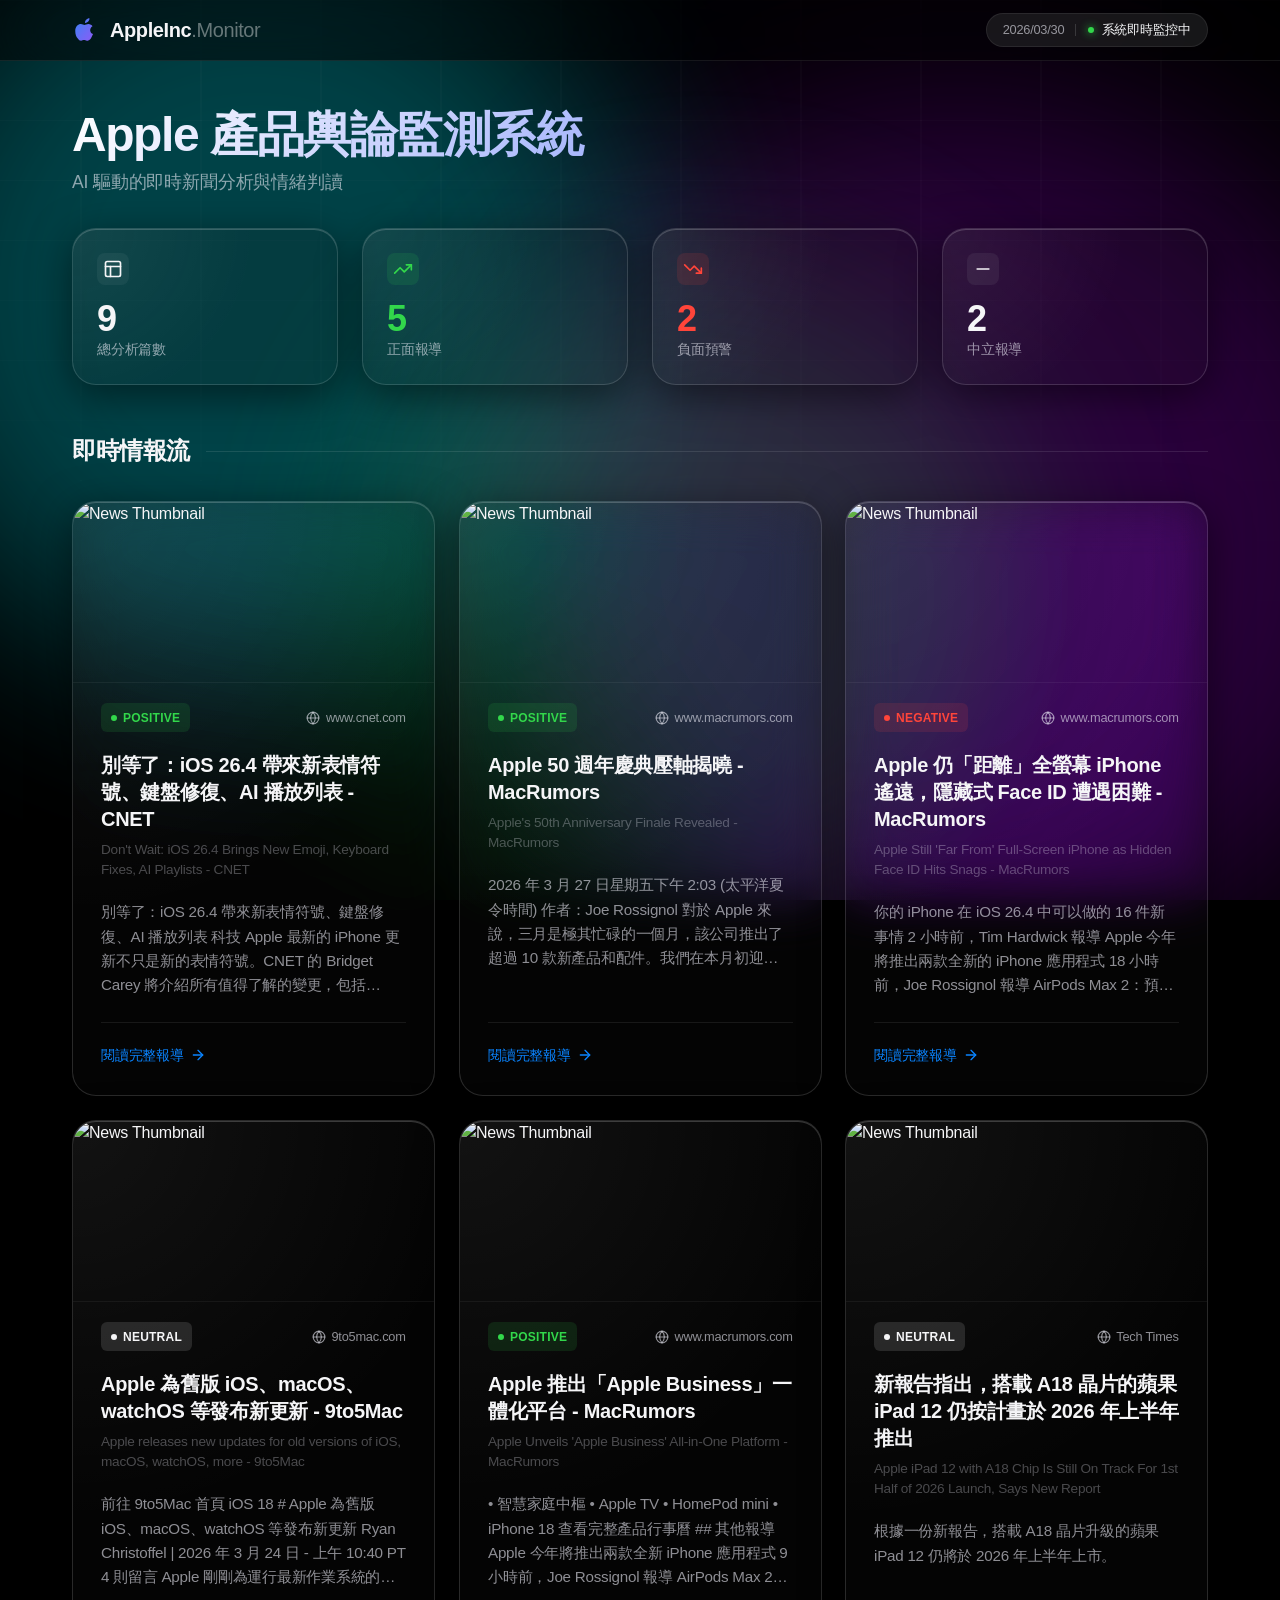
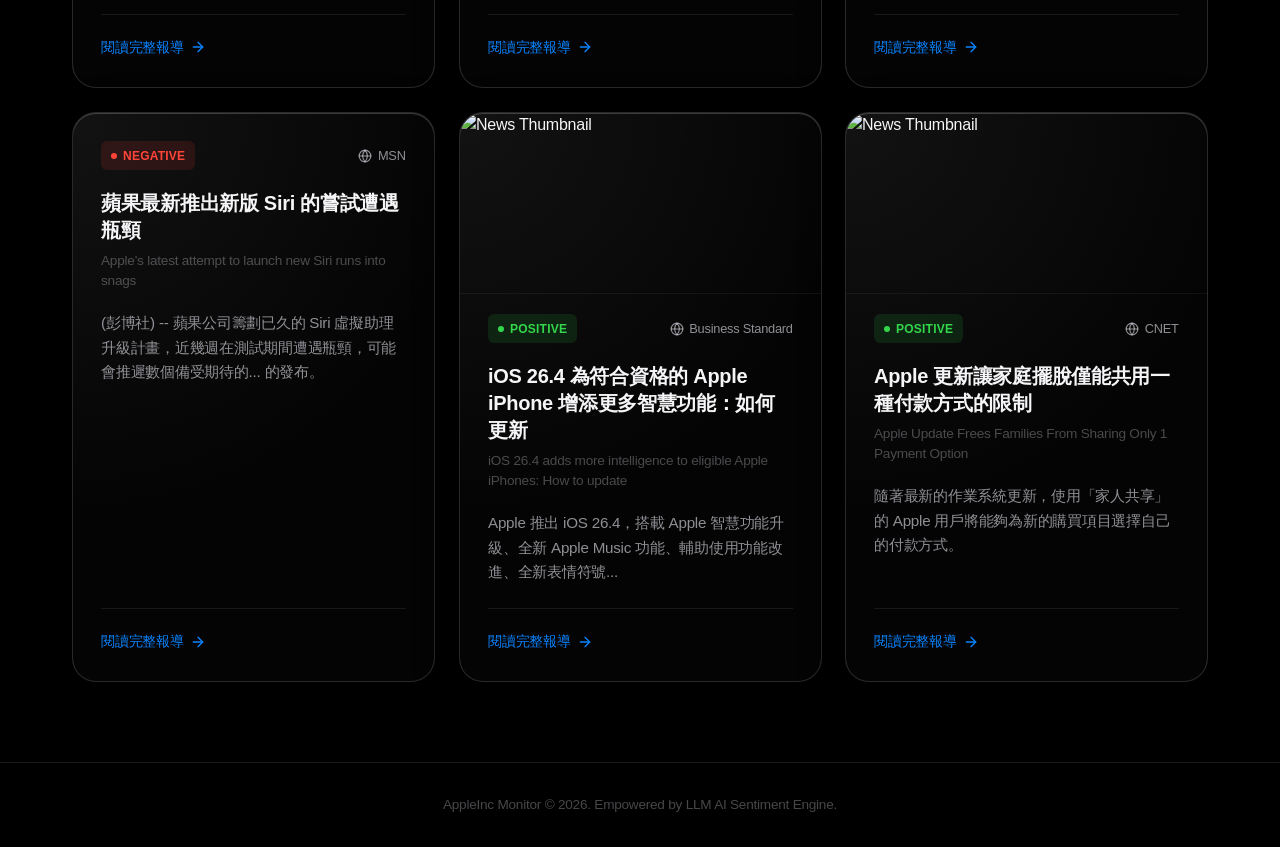
==== index.html @ 2f250c66 "fix: enforce traditional chinese translation internally and fix untranslated articles" ====
<!DOCTYPE html>
<html lang="zh-Hant">
<head>
    <meta charset="UTF-8">
    <meta name="viewport" content="width=device-width, initial-scale=1.0">
    <meta name="description" content="AppleInc 輿論監控系統 — 即時追蹤 Apple 相關新聞與 AI 情緒分析報告">
    <title>AppleInc Monitor | 輿論監控樞紐</title>
    <!-- Use Google Fonts for premium typography -->
    <link rel="preconnect" href="https://fonts.googleapis.com">
    <link rel="preconnect" href="https://fonts.gstatic.com" crossorigin>
    <link href="https://fonts.googleapis.com/css2?family=Outfit:wght@300;400;500;600;700;800&family=Inter:wght@300;400;500;600;700&display=swap" rel="stylesheet">
    <link rel="stylesheet" href="./style.css">
</head>
<body>

<!-- Animated Background Mesh -->
<div class="bg-mesh">
    <div class="cyber-grid"></div>
    <div class="mesh-blob blob-1"></div>
    <div class="mesh-blob blob-2"></div>
    <div class="mesh-blob blob-3"></div>
</div>

<div class="app-container">
    <!-- Navbar -->
    <nav class="glass-nav">
        <div class="nav-content">
            <div class="nav-brand">
                <div class="brand-icon">
                    <svg viewBox="0 0 24 24" fill="url(#gradient)">
                        <defs>
                            <linearGradient id="gradient" x1="0%" y1="0%" x2="100%" y2="100%">
                                <stop offset="0%" stop-color="#3b82f6" />
                                <stop offset="100%" stop-color="#8b5cf6" />
                            </linearGradient>
                        </defs>
                        <path d="M17.05 20.28c-.96.95-2.06 1.72-3.33 1.72-1.13 0-1.48-.68-2.67-.68-1.2 0-1.6.66-2.65.68-1.22.02-2.2-.82-3.26-2.34C3.88 18.23 3 15.54 3 12.82c0-4.14 2.68-6.33 5.25-6.33 1.34 0 2.45.83 3.25.83.78 0 2.05-.9 3.55-.9 1.83 0 3.14.93 3.9 2.04-3.15 1.88-2.65 6.07.45 7.34-.8 2.02-1.8 3.98-2.35 4.48zM12.03 5.46c-.08-2.26 1.85-4.14 4.07-4.22.25 2.42-2 4.37-4.07 4.22z"/>
                    </svg>
                </div>
                <h1>AppleInc<span>.Monitor</span></h1>
            </div>
            <div class="nav-status">
                <span class="report-date">2026/03/30</span>
                <div class="status-divider"></div>
                <span class="pulse-dot"></span>
                <span class="status-text">系統即時監控中</span>
            </div>
        </div>
    </nav>

    <main class="dashboard">
        <!-- Dashboard Header & KPI -->
        <header class="dashboard-header animate-fade-in">
            <div class="header-titles">
                <h2 class="page-title">Apple 產品輿論監測系統</h2>
                <p class="page-subtitle">AI 驅動的即時新聞分析與情緒判讀</p>
            </div>
            
            
            <div class="kpi-grid">
                <div class="kpi-card glass-panel" style="--delay: 0.1s">
                    <div class="card-highlight"></div>
                    <div class="kpi-icon">
                        <svg viewBox="0 0 24 24" width="20" height="20" fill="none" stroke="currentColor" stroke-width="2" stroke-linecap="round" stroke-linejoin="round"><rect x="3" y="3" width="18" height="18" rx="2" ry="2"></rect><line x1="3" y1="9" x2="21" y2="9"></line><line x1="9" y1="21" x2="9" y2="9"></line></svg>
                    </div>
                    <div class="kpi-info">
                        <span class="kpi-value">9</span>
                        <span class="kpi-label">總分析篇數</span>
                    </div>
                </div>
                <div class="kpi-card glass-panel positive-glow" style="--delay: 0.2s">
                    <div class="card-highlight"></div>
                    <div class="kpi-icon">
                        <svg viewBox="0 0 24 24" width="20" height="20" fill="none" stroke="currentColor" stroke-width="2" stroke-linecap="round" stroke-linejoin="round"><polyline points="22 7 13.5 15.5 8.5 10.5 2 17"></polyline><polyline points="16 7 22 7 22 13"></polyline></svg>
                    </div>
                    <div class="kpi-info">
                        <span class="kpi-value positive-text">5</span>
                        <span class="kpi-label">正面報導</span>
                    </div>
                </div>
                <div class="kpi-card glass-panel negative-glow" style="--delay: 0.3s">
                    <div class="card-highlight"></div>
                    <div class="kpi-icon">
                        <svg viewBox="0 0 24 24" width="20" height="20" fill="none" stroke="currentColor" stroke-width="2" stroke-linecap="round" stroke-linejoin="round"><polyline points="22 17 13.5 8.5 8.5 13.5 2 7"></polyline><polyline points="16 17 22 17 22 11"></polyline></svg>
                    </div>
                    <div class="kpi-info">
                        <span class="kpi-value negative-text">2</span>
                        <span class="kpi-label">負面預警</span>
                    </div>
                </div>
                <div class="kpi-card glass-panel neutral-glow" style="--delay: 0.4s">
                    <div class="card-highlight"></div>
                    <div class="kpi-icon">
                        <svg viewBox="0 0 24 24" width="20" height="20" fill="none" stroke="currentColor" stroke-width="2" stroke-linecap="round" stroke-linejoin="round"><line x1="5" y1="12" x2="19" y2="12"></line></svg>
                    </div>
                    <div class="kpi-info">
                        <span class="kpi-value neutral-text">2</span>
                        <span class="kpi-label">中立報導</span>
                    </div>
                </div>
            </div>
            
        </header>

        <!-- Dynamic Feed -->
        <section class="feed-section">
            <div class="section-heading animate-fade-in" style="--delay: 0.4s">
                <h3>即時情報流</h3>
                <div class="heading-line"></div>
            </div>
            
            
            <div class="news-grid">
                
                <article class="news-card glass-panel animate-slide-up positive" style="--delay: 0.5s">
                    
                    <div class="card-image-wrapper">
                        <img src="https://www.macobserver.com/wp-content/uploads/2025/01/Apple-products.jpg" alt="News Thumbnail" class="card-image" loading="lazy" referrerpolicy="no-referrer">
                    </div>
                    
                    <div class="card-highlight"></div>
                    
                    <div class="card-top">
                        <div class="sentiment-indicator">
                            <span class="indicator-dot"></span>
                            <span class="indicator-text">Positive</span>
                        </div>
                        <div class="source-badge">
                            <svg viewBox="0 0 24 24" width="14" height="14" stroke="currentColor" stroke-width="2" fill="none" stroke-linecap="round" stroke-linejoin="round"><circle cx="12" cy="12" r="10"></circle><line x1="2" y1="12" x2="22" y2="12"></line><path d="M12 2a15.3 15.3 0 0 1 4 10 15.3 15.3 0 0 1-4 10 15.3 15.3 0 0 1-4-10 15.3 15.3 0 0 1 4-10z"></path></svg>
                            www.cnet.com
                        </div>
                    </div>

                    <div class="card-content">
                        <h4 class="title-zh">別等了：iOS 26.4 帶來新表情符號、鍵盤修復、AI 播放列表 - CNET</h4>
                        <p class="title-en text-muted">Don't Wait: iOS 26.4 Brings New Emoji, Keyboard Fixes, AI Playlists - CNET</p>
                        
                        <div class="content-body">
                            <p class="content-zh">別等了：iOS 26.4 帶來新表情符號、鍵盤修復、AI 播放列表

科技

Apple 最新的 iPhone 更新不只是新的表情符號。CNET 的 Bridget Carey 將介紹所有值得了解的變更，包括 Apple Music 和 Podcasts 應用程式的更新。

#### 接下來

Apple 驚喜推出 AirPods Max 2（以及 MacBook Neo 為何更便宜？）

#### 接下來

### Apple 驚喜推出 AirPods Max 2（以及 MacBook Neo 為何更便宜？）

Apple 做對了！MacBook Neo 實測體驗

### Apple 做對了！MacBook Neo 實測體驗

Apple 全新 MacBook Neo 初探：一款色彩繽紛且經濟實惠的筆記型電腦

### Apple 全新 MacBook Neo 初探：一款色彩繽紛且經濟實惠的筆記型電腦 [...]

全新觸控螢幕 MacBook 詳細資訊浮現，以及 Apple 大型活動的預期內容

### 全新觸控螢幕 MacBook 詳細資訊浮現，以及 Apple 大型活動的預期內容

Apple 將於 3 月 4 日宣布什麼？| One More Thing

### Apple 將於 3 月 4 日宣布什麼？| One More Thing

Siri 延遲？新款 MacBook、iPhone、iPad 預計即將推出

### Siri 延遲？新款 MacBook、iPhone、iPad 預計即將推出

Apple 的 iPhone 17E 即將問世：這是我們的預期

### Apple 的 iPhone 17E 即將問世：這是我們的預期

測試新款 AirTag，同時 Tim Cook 訪問白宮引發 Apple 抵制呼籲

### 測試新款 AirTag，同時 Tim Cook 訪問白宮引發 Apple 抵制呼籲

Apple 的 AI Health Plus 服務可能會變得有趣。準備好你的數據 [...]

### Apple 的 AI Health Plus 服務可能會變得有趣。準備好你的數據

## 科技節目

One More Thing

### One More Thing

行動裝置萬事通

### 行動裝置萬事通

未來是什麼

### 未來是什麼

專家對決 AI

### 專家對決 AI

One More Thing

### One More Thing

行動裝置萬事通

### 行動裝置萬事通

未來是什麼

### 未來是什麼

專家對決 AI

### 專家對決 AI

## 最新消息

別等了：iOS 26.4 帶來新表情符號、鍵盤修復、AI 播放列表

### 別等了：iOS 26.4 帶來新表情符號、鍵盤修復、AI 播放列表

Netflix 串流 MLB 開幕日，哪裡可以觀看例行賽，新裁判規則 | 今日科技

### Netflix 串流 MLB 開幕日，哪裡可以觀看例行賽，新裁判規則 | 今日科技</p>
                        </div>
                    </div>

                    <div class="card-actions">
                        <a href="https://www.cnet.com/videos/one-more-thing-ios-26-4/" target="_blank" rel="noopener noreferrer" class="read-more-btn">
                            <span>閱讀完整報導</span>
                            <svg viewBox="0 0 24 24" width="16" height="16" stroke="currentColor" stroke-width="2" fill="none" stroke-linecap="round" stroke-linejoin="round"><line x1="5" y1="12" x2="19" y2="12"></line><polyline points="12 5 19 12 12 19"></polyline></svg>
                        </a>
                    </div>
                </article>
                
                <article class="news-card glass-panel animate-slide-up positive" style="--delay: 0.6000000000000001s">
                    
                    <div class="card-image-wrapper">
                        <img src="https://d3i6fh83elv35t.cloudfront.net/static/2023/06/2023-06-05T210848Z_1150624639_RC28D1AEB7HH_RTRMADP_3_APPLE-CONFERENCE-1024x703.jpg" alt="News Thumbnail" class="card-image" loading="lazy" referrerpolicy="no-referrer">
                    </div>
                    
                    <div class="card-highlight"></div>
                    
                    <div class="card-top">
                        <div class="sentiment-indicator">
                            <span class="indicator-dot"></span>
                            <span class="indicator-text">Positive</span>
                        </div>
                        <div class="source-badge">
                            <svg viewBox="0 0 24 24" width="14" height="14" stroke="currentColor" stroke-width="2" fill="none" stroke-linecap="round" stroke-linejoin="round"><circle cx="12" cy="12" r="10"></circle><line x1="2" y1="12" x2="22" y2="12"></line><path d="M12 2a15.3 15.3 0 0 1 4 10 15.3 15.3 0 0 1-4 10 15.3 15.3 0 0 1-4-10 15.3 15.3 0 0 1 4-10z"></path></svg>
                            www.macrumors.com
                        </div>
                    </div>

                    <div class="card-content">
                        <h4 class="title-zh">Apple 50 週年慶典壓軸揭曉 - MacRumors</h4>
                        <p class="title-en text-muted">Apple's 50th Anniversary Finale Revealed - MacRumors</p>
                        
                        <div class="content-body">
                            <p class="content-zh">2026 年 3 月 27 日星期五下午 2:03 (太平洋夏令時間) 作者：Joe Rossignol

對於 Apple 來說，三月是極其忙碌的一個月，該公司推出了超過 10 款新產品和配件。我們在本月初迎來了 MacBook Neo，並在本月底告別了 Mac Pro。儘管如此，今年還有更多產品即將推出。除了 iPhone 和 Apple Watch 的例行年度更新之外，Apple 全新的智慧家庭中樞是...

閱讀完整文章 • 63 則評論

### iOS 26.4 為 CarPlay 新增兩項功能

2026 年 3 月 24 日星期二下午 1:55 (太平洋夏令時間) 作者：Joe Rossignol [...] 查看更多指南

## 即將推出

AirPods Max 2

3 月 25 日預購，4 月初上市

更新 H2 晶片，提升音訊效能並新增功能。

WWDC 2026

2026 年 6 月

Apple 的年度開發者大會，將揭曉 iOS 27、macOS 27 等。

iOS 27

2026 年 6 月

Siri 改善、未來可摺疊 iPhone 的優化等。6 月在 WWDC 發表，秋季發布。

macOS 27

2026 年 6 月

更智慧的 Siri、未來 MacBook Pro 的觸控優化、以穩定性為重點的更新等。6 月在 WWDC 發表，秋季發布。

• Mac mini

• Mac Studio

• iPhone Fold

• iPhone 18 Pro

• 智慧家庭中樞

• Apple TV

• HomePod mini

• iPhone 18

查看完整產品行事曆

## 其他報導

Apple 剛停產了一款 20 年歷史的產品 [...] Apple 剛停產了一款 20 年歷史的產品

2 天前 作者：Joe Rossignol

[Claude Code 用戶回報速率限制快速耗盡，疑為錯誤 [更新]](

3 天前 作者：Tim Hardwick

Siri 將成為你 iPhone 上的下一個聊天機器人應用程式

3 天前 作者：Tim Hardwick

iOS 26.4 中 iPhone 可以做的 16 件新事情

4 天前 作者：Tim Hardwick

AirPods Max 2：預購與發布日期

4 天前 作者：Joe Rossignol</p>
                        </div>
                    </div>

                    <div class="card-actions">
                        <a href="https://www.macrumors.com/2026/03/29/apples-50th-anniversary-finale-revealed/" target="_blank" rel="noopener noreferrer" class="read-more-btn">
                            <span>閱讀完整報導</span>
                            <svg viewBox="0 0 24 24" width="16" height="16" stroke="currentColor" stroke-width="2" fill="none" stroke-linecap="round" stroke-linejoin="round"><line x1="5" y1="12" x2="19" y2="12"></line><polyline points="12 5 19 12 12 19"></polyline></svg>
                        </a>
                    </div>
                </article>
                
                <article class="news-card glass-panel animate-slide-up negative" style="--delay: 0.7000000000000001s">
                    
                    <div class="card-image-wrapper">
                        <img src="https://www.macworld.com/wp-content/uploads/2025/02/apple-products-iphone-watch-ipad.jpg?quality=50&strip=all" alt="News Thumbnail" class="card-image" loading="lazy" referrerpolicy="no-referrer">
                    </div>
                    
                    <div class="card-highlight"></div>
                    
                    <div class="card-top">
                        <div class="sentiment-indicator">
                            <span class="indicator-dot"></span>
                            <span class="indicator-text">Negative</span>
                        </div>
                        <div class="source-badge">
                            <svg viewBox="0 0 24 24" width="14" height="14" stroke="currentColor" stroke-width="2" fill="none" stroke-linecap="round" stroke-linejoin="round"><circle cx="12" cy="12" r="10"></circle><line x1="2" y1="12" x2="22" y2="12"></line><path d="M12 2a15.3 15.3 0 0 1 4 10 15.3 15.3 0 0 1-4 10 15.3 15.3 0 0 1-4-10 15.3 15.3 0 0 1 4-10z"></path></svg>
                            www.macrumors.com
                        </div>
                    </div>

                    <div class="card-content">
                        <h4 class="title-zh">Apple 仍「距離」全螢幕 iPhone 遙遠，隱藏式 Face ID 遭遇困難 - MacRumors</h4>
                        <p class="title-en text-muted">Apple Still 'Far From' Full-Screen iPhone as Hidden Face ID Hits Snags - MacRumors</p>
                        
                        <div class="content-body">
                            <p class="content-zh">你的 iPhone 在 iOS 26.4 中可以做的 16 件新事情

2 小時前，Tim Hardwick 報導

Apple 今年將推出兩款全新的 iPhone 應用程式

18 小時前，Joe Rossignol 報導

AirPods Max 2：預購與發布日期

19 小時前，Joe Rossignol 報導

Apple 發布 Safari Technology Preview 239，包含錯誤修復和性能改進

20 小時前，Juli Clover 報導

調整 iPhone 鎖定畫面上的時鐘顯示大小

21 小時前，Tim Hardwick 報導 [...] 最新資訊與圍繞 iPhone 18 Pro 機型的越來越多混合報導相符。此前來自多個來源的說法，包括彭博社的 Mark Gurman 和顯示器行業分析師 Ross Young，都指出 Apple 將縮小 ‌動態島‌ 的尺寸，很可能是透過將部分 ‌Face ID‌ 組件移至顯示器下方來實現。

其他消息來源則對這些變化的程度表示懷疑。微博爆料者「數碼閒聊站」最近聲稱，‌iPhone 18 Pro‌ 機型可能大部分會重複使用其現有的正面設計，‌Face ID‌ 和 ‌動態島‌ 將「大致保持不變」，而更具野心的螢幕下實施方案則會推遲到下一代。 [...] [72 條評論]

## 熱門故事

### Apple 今天又發布了一款新產品

太平洋時間 2026 年 3 月 20 日星期五下午 2:39，Joe Rossignol 報導

Apple 在今年三月迄今已推出了多達九款新產品，包括 iPhone 17e、搭載 M4 晶片的 iPad Air 機型、搭載 M5 晶片的 MacBook Air 機型、搭載 M5 Pro 和 M5 Max 晶片的 MacBook Pro 機型、全新的 MacBook Neo、更新的 Studio Display、更高階的 Studio Display XDR、AirPods Max 2，以及現在的 Nike Powerbeats Pro 2。iPhone 17e 具有與...相同的整體設計。

閱讀全文

### 新的 Apple TV 和 HomePod Mini 仍「準備就緒」待發布

太平洋時間 2026 年 3 月 22 日星期日上午 6:33，Joe Rossignol 報導</p>
                        </div>
                    </div>

                    <div class="card-actions">
                        <a href="https://www.macrumors.com/2026/03/24/apple-still-far-from-full-screen-iphone/" target="_blank" rel="noopener noreferrer" class="read-more-btn">
                            <span>閱讀完整報導</span>
                            <svg viewBox="0 0 24 24" width="16" height="16" stroke="currentColor" stroke-width="2" fill="none" stroke-linecap="round" stroke-linejoin="round"><line x1="5" y1="12" x2="19" y2="12"></line><polyline points="12 5 19 12 12 19"></polyline></svg>
                        </a>
                    </div>
                </article>
                
                <article class="news-card glass-panel animate-slide-up neutral" style="--delay: 0.8s">
                    
                    <div class="card-image-wrapper">
                        <img src="https://applemagazine.com/wp-content/uploads/2025/01/iphone-rumor-1.png" alt="News Thumbnail" class="card-image" loading="lazy" referrerpolicy="no-referrer">
                    </div>
                    
                    <div class="card-highlight"></div>
                    
                    <div class="card-top">
                        <div class="sentiment-indicator">
                            <span class="indicator-dot"></span>
                            <span class="indicator-text">Neutral</span>
                        </div>
                        <div class="source-badge">
                            <svg viewBox="0 0 24 24" width="14" height="14" stroke="currentColor" stroke-width="2" fill="none" stroke-linecap="round" stroke-linejoin="round"><circle cx="12" cy="12" r="10"></circle><line x1="2" y1="12" x2="22" y2="12"></line><path d="M12 2a15.3 15.3 0 0 1 4 10 15.3 15.3 0 0 1-4 10 15.3 15.3 0 0 1-4-10 15.3 15.3 0 0 1 4-10z"></path></svg>
                            9to5mac.com
                        </div>
                    </div>

                    <div class="card-content">
                        <h4 class="title-zh">Apple 為舊版 iOS、macOS、watchOS 等發布新更新 - 9to5Mac</h4>
                        <p class="title-en text-muted">Apple releases new updates for old versions of iOS, macOS, watchOS, more - 9to5Mac</p>
                        
                        <div class="content-body">
                            <p class="content-zh">前往 9to5Mac 首頁

iOS 18

# Apple 為舊版 iOS、macOS、watchOS 等發布新更新

Ryan Christoffel | 2026 年 3 月 24 日 - 上午 10:40 PT

4 則留言

Apple 剛剛為運行最新作業系統的用戶發布了 iOS 26.4 及其配套更新。該公司今天也為舊版 iOS、macOS、iPadOS 和 watchOS 發布了新的軟體更新，包括 iOS 18.7.7 等。

## iOS 18.7.7 及更多作業系統更新專注於安全修復

如果您使用任何 Apple 裝置，今天很有可能會有新的軟體更新可供安裝。

Apple 今天發布的旗艦版本包括 iOS 26.4、iPadOS 26.4、macOS 26.4 等。

但在許多情況下，即使是運行舊版作業系統的裝置也收到了新的軟體發布。 [...] 根據 Aaron Perris 在 X 上的消息，Apple 也發布了以下 OS 26 之前的更新：

 iOS 18.7.7
 iPadOS 18.7.7
 macOS 15.7.5
 macOS 14.8.5
 watchOS 8.8.2
 watchOS 5.3.10

因此，如果您正在運行 iOS 或 iPadOS 18、macOS Sonoma 或 Sequoia，或 watchOS 8 或 5，這些更新將為您的裝置提供最新的增強功能。

Apple 的發布說明指出，這些新更新專注於安全更新。因此，為確保您的裝置免受最新發現的漏洞侵害，請務必安裝最新的軟體。

您是否仍在運行這些舊版軟體？您打算何時更新到 OS 26？請在評論中告訴我們。

### 最佳 iPhone 配件 [...] ### 最佳 iPhone 配件

 AirPods Pro 3（限時 $199 價格）
 10 年 AirTag 電池保護殼 2 件裝
 適用於 iPhone 的 MagSafe 車載支架
 Apple 新 AirTag 2（1 件裝 / 4 件裝）
 100W USB-C 快速充電電源轉接器

FTC：我們使用賺取收入的自動聯盟連結。更多資訊。

您正在閱讀 9to5Mac — 每天報導 Apple 及其周邊生態系統新聞的專家。請務必查看我們的主頁以獲取所有最新消息，並在 Twitter、Facebook 和 LinkedIn 上關注 9to5Mac 以掌握最新資訊。不知道從何開始？查看我們的獨家報導、評論、操作指南，並訂閱我們的 YouTube 頻道。

在 YouTube 上查看 9to5Mac 以獲取更多 Apple 新聞：

## 評論

## 指南

### iOS 18

## 作者

Ryan Christoffel iryantldr</p>
                        </div>
                    </div>

                    <div class="card-actions">
                        <a href="https://9to5mac.com/2026/03/24/apple-releases-new-updates-for-old-versions-of-ios-macos-watchos-more/" target="_blank" rel="noopener noreferrer" class="read-more-btn">
                            <span>閱讀完整報導</span>
                            <svg viewBox="0 0 24 24" width="16" height="16" stroke="currentColor" stroke-width="2" fill="none" stroke-linecap="round" stroke-linejoin="round"><line x1="5" y1="12" x2="19" y2="12"></line><polyline points="12 5 19 12 12 19"></polyline></svg>
                        </a>
                    </div>
                </article>
                
                <article class="news-card glass-panel animate-slide-up positive" style="--delay: 0.9s">
                    
                    <div class="card-image-wrapper">
                        <img src="https://www.cnet.com/a/img/resize/adc47a1f7daf76132323ac1e6ce799af1b5c1eaa/hub/2024/05/23/5b0b434c-60c6-4176-a8aa-82e12fe7bf4c/apple-memorial-day-deals.jpg?auto=webp&fit=crop&height=675&width=1200" alt="News Thumbnail" class="card-image" loading="lazy" referrerpolicy="no-referrer">
                    </div>
                    
                    <div class="card-highlight"></div>
                    
                    <div class="card-top">
                        <div class="sentiment-indicator">
                            <span class="indicator-dot"></span>
                            <span class="indicator-text">Positive</span>
                        </div>
                        <div class="source-badge">
                            <svg viewBox="0 0 24 24" width="14" height="14" stroke="currentColor" stroke-width="2" fill="none" stroke-linecap="round" stroke-linejoin="round"><circle cx="12" cy="12" r="10"></circle><line x1="2" y1="12" x2="22" y2="12"></line><path d="M12 2a15.3 15.3 0 0 1 4 10 15.3 15.3 0 0 1-4 10 15.3 15.3 0 0 1-4-10 15.3 15.3 0 0 1 4-10z"></path></svg>
                            www.macrumors.com
                        </div>
                    </div>

                    <div class="card-content">
                        <h4 class="title-zh">Apple 推出「Apple Business」一體化平台 - MacRumors</h4>
                        <p class="title-en text-muted">Apple Unveils 'Apple Business' All-in-One Platform - MacRumors</p>
                        
                        <div class="content-body">
                            <p class="content-zh">• 智慧家庭中樞

• Apple TV

• HomePod mini

• iPhone 18

查看完整產品行事曆

## 其他報導

Apple 今年將推出兩款全新 iPhone 應用程式

9 小時前，Joe Rossignol 報導

AirPods Max 2：預購與發布日期

10 小時前，Joe Rossignol 報導

Apple 發布 Safari 技術預覽版 239，包含錯誤修復和性能改進

11 小時前，Juli Clover 報導

調整 iPhone 鎖定畫面上的時鐘顯示大小

12 小時前，Tim Hardwick 報導

Apple 已有這三項裝置升級「準備就緒」

2 天前，Tim Hardwick 報導 [...]

### Apple 今天又發布了一款新產品

太平洋時間 2026 年 3 月 20 日星期五下午 2:39，Joe Rossignol 報導

Apple 截至今年三月已發布了多達九款新產品，包括 iPhone 17e、搭載 M4 晶片的 iPad Air 型號、搭載 M5 晶片的 MacBook Air 型號、搭載 M5 Pro 和 M5 Max 晶片的 MacBook Pro 型號、全新的 MacBook Neo、更新的 Studio Display、更高階的 Studio Display XDR、AirPods Max 2，以及現在的 Nike Powerbeats Pro 2。iPhone 17e 具有與...相同的整體設計

閱讀全文

### 新版 Apple TV 和 HomePod Mini 仍「準備就緒」待發布

太平洋時間 2026 年 3 月 22 日星期日上午 6:33，Joe Rossignol 報導 [...] 太平洋時間 2026 年 3 月 22 日星期日上午 6:33，Joe Rossignol 報導

Apple 本月已發布九款新產品，但下一代 Apple TV 4K 和 HomePod mini 型號的等待仍在繼續。彭博社的 Mark Gurman 在他今天的 Power On 時事通訊中表示，新版 Apple TV 和 HomePod mini 自去年以來就已「準備就緒」，但他重申 Apple 一直推遲發布它們，直到更個人化的 Siri 版本和其他功能推出...

閱讀全文 • 135 則評論

### Apple 推出「Apple Business」一體化平台

太平洋時間 2026 年 3 月 24 日星期二上午 8:53，Hartley Charlton 報導</p>
                        </div>
                    </div>

                    <div class="card-actions">
                        <a href="https://www.macrumors.com/2026/03/24/apple-unveils-apple-business/" target="_blank" rel="noopener noreferrer" class="read-more-btn">
                            <span>閱讀完整報導</span>
                            <svg viewBox="0 0 24 24" width="16" height="16" stroke="currentColor" stroke-width="2" fill="none" stroke-linecap="round" stroke-linejoin="round"><line x1="5" y1="12" x2="19" y2="12"></line><polyline points="12 5 19 12 12 19"></polyline></svg>
                        </a>
                    </div>
                </article>
                
                <article class="news-card glass-panel animate-slide-up neutral" style="--delay: 1.0s">
                    
                    <div class="card-image-wrapper">
                        <img src="https://www.bing.com/th?id=ONUT.nPMwSMVkLN2_UVr-Hf5EwQ" alt="News Thumbnail" class="card-image" loading="lazy" referrerpolicy="no-referrer">
                    </div>
                    
                    <div class="card-highlight"></div>
                    
                    <div class="card-top">
                        <div class="sentiment-indicator">
                            <span class="indicator-dot"></span>
                            <span class="indicator-text">Neutral</span>
                        </div>
                        <div class="source-badge">
                            <svg viewBox="0 0 24 24" width="14" height="14" stroke="currentColor" stroke-width="2" fill="none" stroke-linecap="round" stroke-linejoin="round"><circle cx="12" cy="12" r="10"></circle><line x1="2" y1="12" x2="22" y2="12"></line><path d="M12 2a15.3 15.3 0 0 1 4 10 15.3 15.3 0 0 1-4 10 15.3 15.3 0 0 1-4-10 15.3 15.3 0 0 1 4-10z"></path></svg>
                            Tech Times
                        </div>
                    </div>

                    <div class="card-content">
                        <h4 class="title-zh">新報告指出，搭載 A18 晶片的蘋果 iPad 12 仍按計畫於 2026 年上半年推出</h4>
                        <p class="title-en text-muted">Apple iPad 12 with A18 Chip Is Still On Track For 1st Half of 2026 Launch, Says New Report</p>
                        
                        <div class="content-body">
                            <p class="content-zh">根據一份新報告，搭載 A18 晶片升級的蘋果 iPad 12 仍將於 2026 年上半年上市。</p>
                        </div>
                    </div>

                    <div class="card-actions">
                        <a href="https://www.techtimes.com/articles/315322/20260322/apple-ipad-12-a18-chip-still-track-1st-half-2026-launch-says-new-report.htm" target="_blank" rel="noopener noreferrer" class="read-more-btn">
                            <span>閱讀完整報導</span>
                            <svg viewBox="0 0 24 24" width="16" height="16" stroke="currentColor" stroke-width="2" fill="none" stroke-linecap="round" stroke-linejoin="round"><line x1="5" y1="12" x2="19" y2="12"></line><polyline points="12 5 19 12 12 19"></polyline></svg>
                        </a>
                    </div>
                </article>
                
                <article class="news-card glass-panel animate-slide-up negative" style="--delay: 1.1s">
                    
                    <div class="card-highlight"></div>
                    
                    <div class="card-top">
                        <div class="sentiment-indicator">
                            <span class="indicator-dot"></span>
                            <span class="indicator-text">Negative</span>
                        </div>
                        <div class="source-badge">
                            <svg viewBox="0 0 24 24" width="14" height="14" stroke="currentColor" stroke-width="2" fill="none" stroke-linecap="round" stroke-linejoin="round"><circle cx="12" cy="12" r="10"></circle><line x1="2" y1="12" x2="22" y2="12"></line><path d="M12 2a15.3 15.3 0 0 1 4 10 15.3 15.3 0 0 1-4 10 15.3 15.3 0 0 1-4-10 15.3 15.3 0 0 1 4-10z"></path></svg>
                            MSN
                        </div>
                    </div>

                    <div class="card-content">
                        <h4 class="title-zh">蘋果最新推出新版 Siri 的嘗試遭遇瓶頸</h4>
                        <p class="title-en text-muted">Apple’s latest attempt to launch new Siri runs into snags</p>
                        
                        <div class="content-body">
                            <p class="content-zh">(彭博社) -- 蘋果公司籌劃已久的 Siri 虛擬助理升級計畫，近幾週在測試期間遭遇瓶頸，可能會推遲數個備受期待的... 的發布。</p>
                        </div>
                    </div>

                    <div class="card-actions">
                        <a href="https://www.msn.com/en-us/technology/tech-companies/apple-s-latest-attempt-to-launch-new-siri-runs-into-snags/ar-AA1W9Izx?ocid=BingNewsVerp" target="_blank" rel="noopener noreferrer" class="read-more-btn">
                            <span>閱讀完整報導</span>
                            <svg viewBox="0 0 24 24" width="16" height="16" stroke="currentColor" stroke-width="2" fill="none" stroke-linecap="round" stroke-linejoin="round"><line x1="5" y1="12" x2="19" y2="12"></line><polyline points="12 5 19 12 12 19"></polyline></svg>
                        </a>
                    </div>
                </article>
                
                <article class="news-card glass-panel animate-slide-up positive" style="--delay: 1.2000000000000002s">
                    
                    <div class="card-image-wrapper">
                        <img src="https://www.bing.com/th?id=ONUT.nPYF7Th9rOlCKs3c3waz1Q" alt="News Thumbnail" class="card-image" loading="lazy" referrerpolicy="no-referrer">
                    </div>
                    
                    <div class="card-highlight"></div>
                    
                    <div class="card-top">
                        <div class="sentiment-indicator">
                            <span class="indicator-dot"></span>
                            <span class="indicator-text">Positive</span>
                        </div>
                        <div class="source-badge">
                            <svg viewBox="0 0 24 24" width="14" height="14" stroke="currentColor" stroke-width="2" fill="none" stroke-linecap="round" stroke-linejoin="round"><circle cx="12" cy="12" r="10"></circle><line x1="2" y1="12" x2="22" y2="12"></line><path d="M12 2a15.3 15.3 0 0 1 4 10 15.3 15.3 0 0 1-4 10 15.3 15.3 0 0 1-4-10 15.3 15.3 0 0 1 4-10z"></path></svg>
                            Business Standard
                        </div>
                    </div>

                    <div class="card-content">
                        <h4 class="title-zh">iOS 26.4 為符合資格的 Apple iPhone 增添更多智慧功能：如何更新</h4>
                        <p class="title-en text-muted">iOS 26.4 adds more intelligence to eligible Apple iPhones: How to update</p>
                        
                        <div class="content-body">
                            <p class="content-zh">Apple 推出 iOS 26.4，搭載 Apple 智慧功能升級、全新 Apple Music 功能、輔助使用功能改進、全新表情符號...</p>
                        </div>
                    </div>

                    <div class="card-actions">
                        <a href="https://www.business-standard.com/technology/tech-news/ios-26-4-adds-more-intelligence-to-eligible-apple-iphones-how-to-update-126032500324_1.html" target="_blank" rel="noopener noreferrer" class="read-more-btn">
                            <span>閱讀完整報導</span>
                            <svg viewBox="0 0 24 24" width="16" height="16" stroke="currentColor" stroke-width="2" fill="none" stroke-linecap="round" stroke-linejoin="round"><line x1="5" y1="12" x2="19" y2="12"></line><polyline points="12 5 19 12 12 19"></polyline></svg>
                        </a>
                    </div>
                </article>
                
                <article class="news-card glass-panel animate-slide-up positive" style="--delay: 1.3s">
                    
                    <div class="card-image-wrapper">
                        <img src="https://www.bing.com/th?id=ONUT.GiSpJy3bVZlxxqcdIzKvfw" alt="News Thumbnail" class="card-image" loading="lazy" referrerpolicy="no-referrer">
                    </div>
                    
                    <div class="card-highlight"></div>
                    
                    <div class="card-top">
                        <div class="sentiment-indicator">
                            <span class="indicator-dot"></span>
                            <span class="indicator-text">Positive</span>
                        </div>
                        <div class="source-badge">
                            <svg viewBox="0 0 24 24" width="14" height="14" stroke="currentColor" stroke-width="2" fill="none" stroke-linecap="round" stroke-linejoin="round"><circle cx="12" cy="12" r="10"></circle><line x1="2" y1="12" x2="22" y2="12"></line><path d="M12 2a15.3 15.3 0 0 1 4 10 15.3 15.3 0 0 1-4 10 15.3 15.3 0 0 1-4-10 15.3 15.3 0 0 1 4-10z"></path></svg>
                            CNET
                        </div>
                    </div>

                    <div class="card-content">
                        <h4 class="title-zh">Apple 更新讓家庭擺脫僅能共用一種付款方式的限制</h4>
                        <p class="title-en text-muted">Apple Update Frees Families From Sharing Only 1 Payment Option</p>
                        
                        <div class="content-body">
                            <p class="content-zh">隨著最新的作業系統更新，使用「家人共享」的 Apple 用戶將能夠為新的購買項目選擇自己的付款方式。</p>
                        </div>
                    </div>

                    <div class="card-actions">
                        <a href="https://www.cnet.com/tech/services-and-software/apple-unchains-family-members-from-a-single-payment-option-in-new-family-sharing/" target="_blank" rel="noopener noreferrer" class="read-more-btn">
                            <span>閱讀完整報導</span>
                            <svg viewBox="0 0 24 24" width="16" height="16" stroke="currentColor" stroke-width="2" fill="none" stroke-linecap="round" stroke-linejoin="round"><line x1="5" y1="12" x2="19" y2="12"></line><polyline points="12 5 19 12 12 19"></polyline></svg>
                        </a>
                    </div>
                </article>
                
            </div>
            
        </section>
    </main>

    <footer class="app-footer">
        <div class="footer-content">
            <p>AppleInc Monitor &copy; 2026. Empowered by LLM AI Sentiment Engine.</p>
        </div>
    </footer>
</div>

</body>
</html>
---- style.css ----
/* ================================================
   AppleInc Monitor – Apple Premium UI Dashboard
   ================================================ */

:root {
    /* Color Palette - Apple Dark Mode */
    --bg-base: #000000;
    
    /* System Materials */
    --glass-bg: rgba(28, 28, 30, 0.45);
    --glass-border: rgba(255, 255, 255, 0.08);
    --glass-border-hover: rgba(255, 255, 255, 0.15);
    --glass-shadow: 0 10px 40px rgba(0, 0, 0, 0.5);
    
    /* Text Colors */
    --text-primary: #F5F5F7;
    --text-secondary: rgba(235, 235, 245, 0.6);
    --text-muted: rgba(235, 235, 245, 0.3);
    
    /* Apple System Colors */
    --positive: #32D74B;
    --positive-bg: rgba(50, 215, 75, 0.12);
    --positive-glow: rgba(50, 215, 75, 0.3);
    
    --negative: #FF453A;
    --negative-bg: rgba(255, 69, 58, 0.12);
    --negative-glow: rgba(255, 69, 58, 0.3);
    
    --neutral: #8E8E93;
    --neutral-bg: rgba(142, 142, 147, 0.12);
    --neutral-glow: rgba(142, 142, 147, 0.3);
    
    /* Gradients */
    --gradient-brand: linear-gradient(135deg, #0A84FF, #5E5CE6);
    
    /* Fonts */
    --font-heading: -apple-system, BlinkMacSystemFont, "SF Pro Display", "Helvetica Neue", sans-serif;
    --font-body: -apple-system, BlinkMacSystemFont, "SF Pro Text", "Helvetica Neue", sans-serif;
    
    /* Physics */
    --easing-spring: cubic-bezier(0.25, 0.1, 0.25, 1);
}

/* Reset & Base */
*, *::before, *::after { box-sizing: border-box; margin: 0; padding: 0; }
html { scroll-behavior: smooth; font-size: 16px; }
body {
    font-family: var(--font-body);
    background-color: var(--bg-base);
    color: var(--text-primary);
    min-height: 100vh;
    line-height: 1.5;
    letter-spacing: -0.015em;
    -webkit-font-smoothing: antialiased;
    -moz-osx-font-smoothing: grayscale;
    overflow-x: hidden;
}

/* Animated Background Mesh - High Tech */
.bg-mesh {
    position: fixed; top: 0; left: 0; width: 100vw; height: 100vh;
    z-index: -1; overflow: hidden; background: #000;
}

/* 3D Cyber Grid Overlay */
.cyber-grid {
    position: absolute; top: 0; left: 0; width: 100%; height: 100%; z-index: 1;
    background-image: 
        linear-gradient(rgba(255, 255, 255, 0.04) 1px, transparent 1px),
        linear-gradient(90deg, rgba(255, 255, 255, 0.04) 1px, transparent 1px);
    background-size: 60px 60px;
    perspective: 1000px;
    transform-origin: center top;
    transform: rotateX(60deg) scale(2);
    opacity: 0.6;
    animation: grid-move 20s linear infinite;
    mask-image: linear-gradient(to bottom, rgba(0,0,0,1) 0%, rgba(0,0,0,0) 80%);
    -webkit-mask-image: linear-gradient(to bottom, rgba(0,0,0,1) 0%, rgba(0,0,0,0) 80%);
}
@keyframes grid-move { from { background-position: 0 0; } to { background-position: 0 60px; } }

.mesh-blob {
    position: absolute; filter: blur(100px); border-radius: 50%;
    animation: float 20s infinite alternate ease-in-out; opacity: 0.7; z-index: 0;
}
.blob-1 { top: -10%; left: -10%; width: 60vw; height: 60vw; background: rgba(0, 238, 255, 0.4); } /* Cyan */
.blob-2 { bottom: -10%; right: -10%; width: 70vw; height: 70vw; background: rgba(148, 0, 211, 0.4); animation-delay: -5s; } /* Cyber Purple */
.blob-3 { top: 30%; left: 30%; width: 50vw; height: 50vw; background: rgba(50, 215, 75, 0.3); animation-delay: -10s; } /* Neon Green */

@keyframes float {
    0% { transform: translate(0, 0) scale(1); }
    100% { transform: translate(5%, 5%) scale(1.05); }
}

.app-container { display: flex; flex-direction: column; min-height: 100vh; }

/* Bento Grid / Glass Panel */
.glass-panel {
    background: rgba(28, 28, 30, 0.15); /* Reduced opacity for more transparency */
    backdrop-filter: blur(25px) saturate(200%);
    -webkit-backdrop-filter: blur(25px) saturate(200%);
    border: 1px solid rgba(255, 255, 255, 0.15);
    box-shadow: inset 0 1px 0 rgba(255, 255, 255, 0.2), 0 10px 40px rgba(0, 0, 0, 0.5);
    border-radius: 24px;
    position: relative;
    overflow: hidden;
}

/* Navigation Bar */
.glass-nav {
    position: sticky; top: 0; z-index: 100; width: 100%;
    background: rgba(0, 0, 0, 0.55);
    backdrop-filter: blur(40px) saturate(200%);
    -webkit-backdrop-filter: blur(40px) saturate(200%);
    border-bottom: 1px solid var(--glass-border);
    padding: 0.8rem 0;
}
.nav-content { max-width: 1200px; margin: 0 auto; padding: 0 2rem; display: flex; justify-content: space-between; align-items: center; }
.nav-brand { display: flex; align-items: center; gap: 0.75rem; }
.brand-icon { width: 26px; height: 26px; display: flex; align-items: center; justify-content: center; }
.nav-brand h1 { font-family: var(--font-heading); font-size: 1.25rem; font-weight: 600; letter-spacing: -0.02em; }
.nav-brand span { font-weight: 400; color: rgba(255,255,255,0.4); }

.nav-status {
    display: flex; align-items: center; gap: 0.5rem;
    padding: 0.4rem 1rem; border-radius: 999px;
    background: rgba(44, 44, 46, 0.5);
    border: 1px solid var(--glass-border);
}
.report-date { font-size: 0.8rem; font-weight: 500; color: var(--text-secondary); }
.status-divider { width: 1px; height: 12px; background-color: rgba(255, 255, 255, 0.15); margin: 0 0.2rem; }
.pulse-dot { width: 6px; height: 6px; background-color: var(--positive); border-radius: 50%; box-shadow: 0 0 8px var(--positive); animation: pulse 2s infinite; }
.status-text { font-size: 0.8rem; font-weight: 500; color: var(--text-primary); }

@keyframes pulse { 0% { opacity: 1; } 50% { opacity: 0.4; } 100% { opacity: 1; } }

/* Dashboard Header & KPI */
.dashboard { max-width: 1200px; margin: 0 auto; padding: 3rem 2rem; flex: 1; width: 100%; }
.dashboard-header { margin-bottom: 3rem; display: flex; flex-direction: column; gap: 2rem; }
.header-titles { text-align: left; }
.page-title {
    font-family: var(--font-heading); font-size: 3rem; font-weight: 700; line-height: 1.1; margin-bottom: 0.5rem;
    letter-spacing: -0.03em; 
    background: linear-gradient(135deg, #FFF 0%, #A5B4FC 25%, #0A84FF 50%, #A5B4FC 75%, #FFF 100%);
    background-size: 200% auto;
    -webkit-background-clip: text; -webkit-text-fill-color: transparent;
    animation: shine 4s linear infinite;
}
@keyframes shine { to { background-position: 200% center; } }
.page-subtitle { font-size: 1.1rem; color: var(--text-secondary); font-weight: 400; letter-spacing: -0.01em; }

.kpi-grid { display: grid; grid-template-columns: repeat(auto-fit, minmax(220px, 1fr)); gap: 1.5rem; }
.kpi-card {
    padding: 1.5rem; display: flex; flex-direction: column; gap: 1rem;
    transition: transform 0.4s var(--easing-spring), border-color 0.4s ease, box-shadow 0.4s ease;
    cursor: pointer;
}
.kpi-card:hover { 
    transform: translateY(-6px) scale(1.02); 
    border-color: rgba(255,255,255,0.3); 
    box-shadow: inset 0 1px 0 rgba(255, 255, 255, 0.3), 0 0 30px rgba(10, 132, 255, 0.2), 0 20px 40px rgba(0, 0, 0, 0.6); 
}

/* Card Highlight Layer */
.card-highlight {
    position: absolute; top: 0; left: 0; right: 0; bottom: 0;
    background: radial-gradient(circle at top left, rgba(255,255,255,0.06), transparent 60%);
    pointer-events: none; z-index: 1;
}

.kpi-icon {
    width: 32px; height: 32px; display: flex; align-items: center; justify-content: center;
    border-radius: 8px; background: rgba(255,255,255,0.05); color: var(--text-primary);
    position: relative; z-index: 2;
}
.positive-glow .kpi-icon { color: var(--positive); background: var(--positive-bg); }
.negative-glow .kpi-icon { color: var(--negative); background: var(--negative-bg); }
.neutral-glow .kpi-icon { color: var(--text-primary); background: var(--neutral-bg); }

.kpi-info { display: flex; flex-direction: column; gap: 0.2rem; position: relative; z-index: 2; }
.kpi-value { font-family: var(--font-heading); font-size: 2.25rem; font-weight: 700; line-height: 1; letter-spacing: -0.03em; }
.kpi-label { font-size: 0.85rem; color: var(--text-secondary); font-weight: 500; }

.positive-text { color: var(--positive); }
.negative-text { color: var(--negative); }
.neutral-text { color: var(--text-primary); }

/* Daily Feed Section */
.section-heading { display: flex; align-items: center; gap: 1rem; margin-bottom: 2rem; }
.section-heading h3 { font-family: var(--font-heading); font-size: 1.5rem; font-weight: 600; color: var(--text-primary); letter-spacing: -0.02em; }
.heading-line { flex: 1; height: 1px; background: rgba(255,255,255,0.1); }

.news-grid {
    display: grid;
    grid-template-columns: repeat(auto-fill, minmax(340px, 1fr));
    gap: 1.5rem;
}

.news-card {
    display: flex; flex-direction: column; padding: 1.75rem;
    transition: transform 0.4s var(--easing-spring), border-color 0.4s ease, box-shadow 0.4s ease;
    cursor: pointer;
}
.news-card:hover { 
    border-color: rgba(255,255,255,0.35); 
    transform: translateY(-8px) scale(1.02); 
    box-shadow: inset 0 1px 0 rgba(255, 255, 255, 0.4), 0 0 30px rgba(148, 0, 211, 0.2), 0 25px 50px rgba(0, 0, 0, 0.7);
}

.news-card:hover .card-image {
    transform: scale(1.05);
}

.card-image-wrapper {
    margin: -1.75rem -1.75rem 1.25rem -1.75rem;
    border-radius: 24px 24px 0 0;
    overflow: hidden;
    position: relative;
    border-bottom: 1px solid rgba(255,255,255,0.05);
}

.card-image {
    width: 100%;
    height: 180px;
    object-fit: cover;
    display: block;
    transition: transform 0.6s var(--easing-spring);
}

.card-top { display: flex; justify-content: space-between; align-items: center; margin-bottom: 1.25rem; position: relative; z-index: 2; }
.sentiment-indicator {
    display: flex; align-items: center; gap: 0.4rem; padding: 0.35rem 0.6rem;
    border-radius: 6px; font-size: 0.75rem; font-weight: 600; letter-spacing: 0.02em; text-transform: uppercase;
}
.news-card.positive .sentiment-indicator { color: var(--positive); background: rgba(50, 215, 75, 0.12); }
.news-card.negative .sentiment-indicator { color: var(--negative); background: rgba(255, 69, 58, 0.12); }
.news-card.neutral .sentiment-indicator { color: var(--text-primary); background: rgba(255, 255, 255, 0.12); }

.indicator-dot { width: 6px; height: 6px; border-radius: 50%; }
.news-card.positive .indicator-dot { background-color: var(--positive); }
.news-card.negative .indicator-dot { background-color: var(--negative); }
.news-card.neutral .indicator-dot { background-color: var(--text-primary); }

.source-badge { display: flex; align-items: center; gap: 0.35rem; font-size: 0.8rem; color: var(--text-secondary); font-weight: 500; }

.card-content { flex: 1; display: flex; flex-direction: column; position: relative; z-index: 2; }
.title-zh { font-family: var(--font-heading); font-size: 1.25rem; font-weight: 600; color: var(--text-primary); line-height: 1.35; margin-bottom: 0.4rem; letter-spacing: -0.015em; display: -webkit-box; -webkit-line-clamp: 3; -webkit-box-orient: vertical; overflow: hidden; }
.title-en { font-size: 0.85rem; color: var(--text-muted); margin-bottom: 1.25rem; display: -webkit-box; -webkit-line-clamp: 2; -webkit-box-orient: vertical; overflow: hidden; }

.content-body { margin-bottom: 1.5rem; }
.content-zh { font-size: 0.95rem; color: var(--text-secondary); line-height: 1.6; display: -webkit-box; -webkit-line-clamp: 4; -webkit-box-orient: vertical; overflow: hidden; font-weight: 400; }

.card-actions { margin-top: auto; padding-top: 1.25rem; border-top: 1px solid rgba(255,255,255,0.08); position: relative; z-index: 2; }
.read-more-btn {
    display: inline-flex; align-items: center; gap: 0.4rem; color: #0A84FF;
    text-decoration: none; font-size: 0.9rem; font-weight: 500;
    transition: opacity 0.2s ease, transform 0.2s ease;
}
.read-more-btn:hover { opacity: 0.8; transform: translateX(3px); }

/* Empty State */
.empty-state { padding: 4rem 2rem; display: flex; flex-direction: column; align-items: center; text-align: center; margin: 0 auto; max-width: 500px; border-radius: 32px; }
.empty-icon { width: 48px; height: 48px; color: var(--text-secondary); margin-bottom: 1.5rem; opacity: 0.5; }
.empty-state h3 { font-family: var(--font-heading); font-size: 1.5rem; font-weight: 600; margin-bottom: 0.5rem; }
.empty-state p { color: var(--text-secondary); font-size: 0.95rem; margin-bottom: 2rem; }

/* Terminal */
.terminal-box { background: #000; border: 1px solid rgba(255,255,255,0.1); border-radius: 12px; width: 100%; overflow: hidden; text-align: left; box-shadow: 0 10px 30px rgba(0,0,0,0.5); }
.terminal-header { background: #1C1C1E; padding: 0.5rem 1rem; display: flex; gap: 0.4rem; border-bottom: 1px solid rgba(255,255,255,0.05); }
.terminal-header .dot { width: 10px; height: 10px; border-radius: 50%; }
.dot.red { background: #FF453A; } .dot.yellow { background: #FFD60A; } .dot.green { background: #32D74B; }
.terminal-box code { display: block; padding: 1.5rem; font-family: "SF Mono", Menlo, Monaco, Consolas, monospace; color: #32D74B; font-size: 0.9rem; }
.terminal-hint { margin-top: 1rem; font-size: 0.8rem; color: var(--text-muted); }

/* Footer */
.app-footer { padding: 2rem; text-align: center; border-top: 1px solid rgba(255,255,255,0.1); margin-top: 2rem; }
.footer-content p { color: var(--text-muted); font-size: 0.85rem; font-weight: 400; }

/* Animations */
.animate-fade-in { opacity: 0; animation: fadeIn 0.8s var(--easing-spring) forwards; animation-delay: var(--delay, 0s); }
.animate-slide-up { opacity: 0; transform: translateY(20px) scale(0.98); animation: slideUp 0.8s var(--easing-spring) forwards; animation-delay: var(--delay, 0s); }

@keyframes fadeIn { to { opacity: 1; } }
@keyframes slideUp { to { opacity: 1; transform: translateY(0) scale(1); } }

/* RWD */
@media (max-width: 768px) {
    .page-title { font-size: 2.2rem; }
    .news-grid { grid-template-columns: 1fr; }
    .dashboard { padding: 2rem 1.5rem; }
}
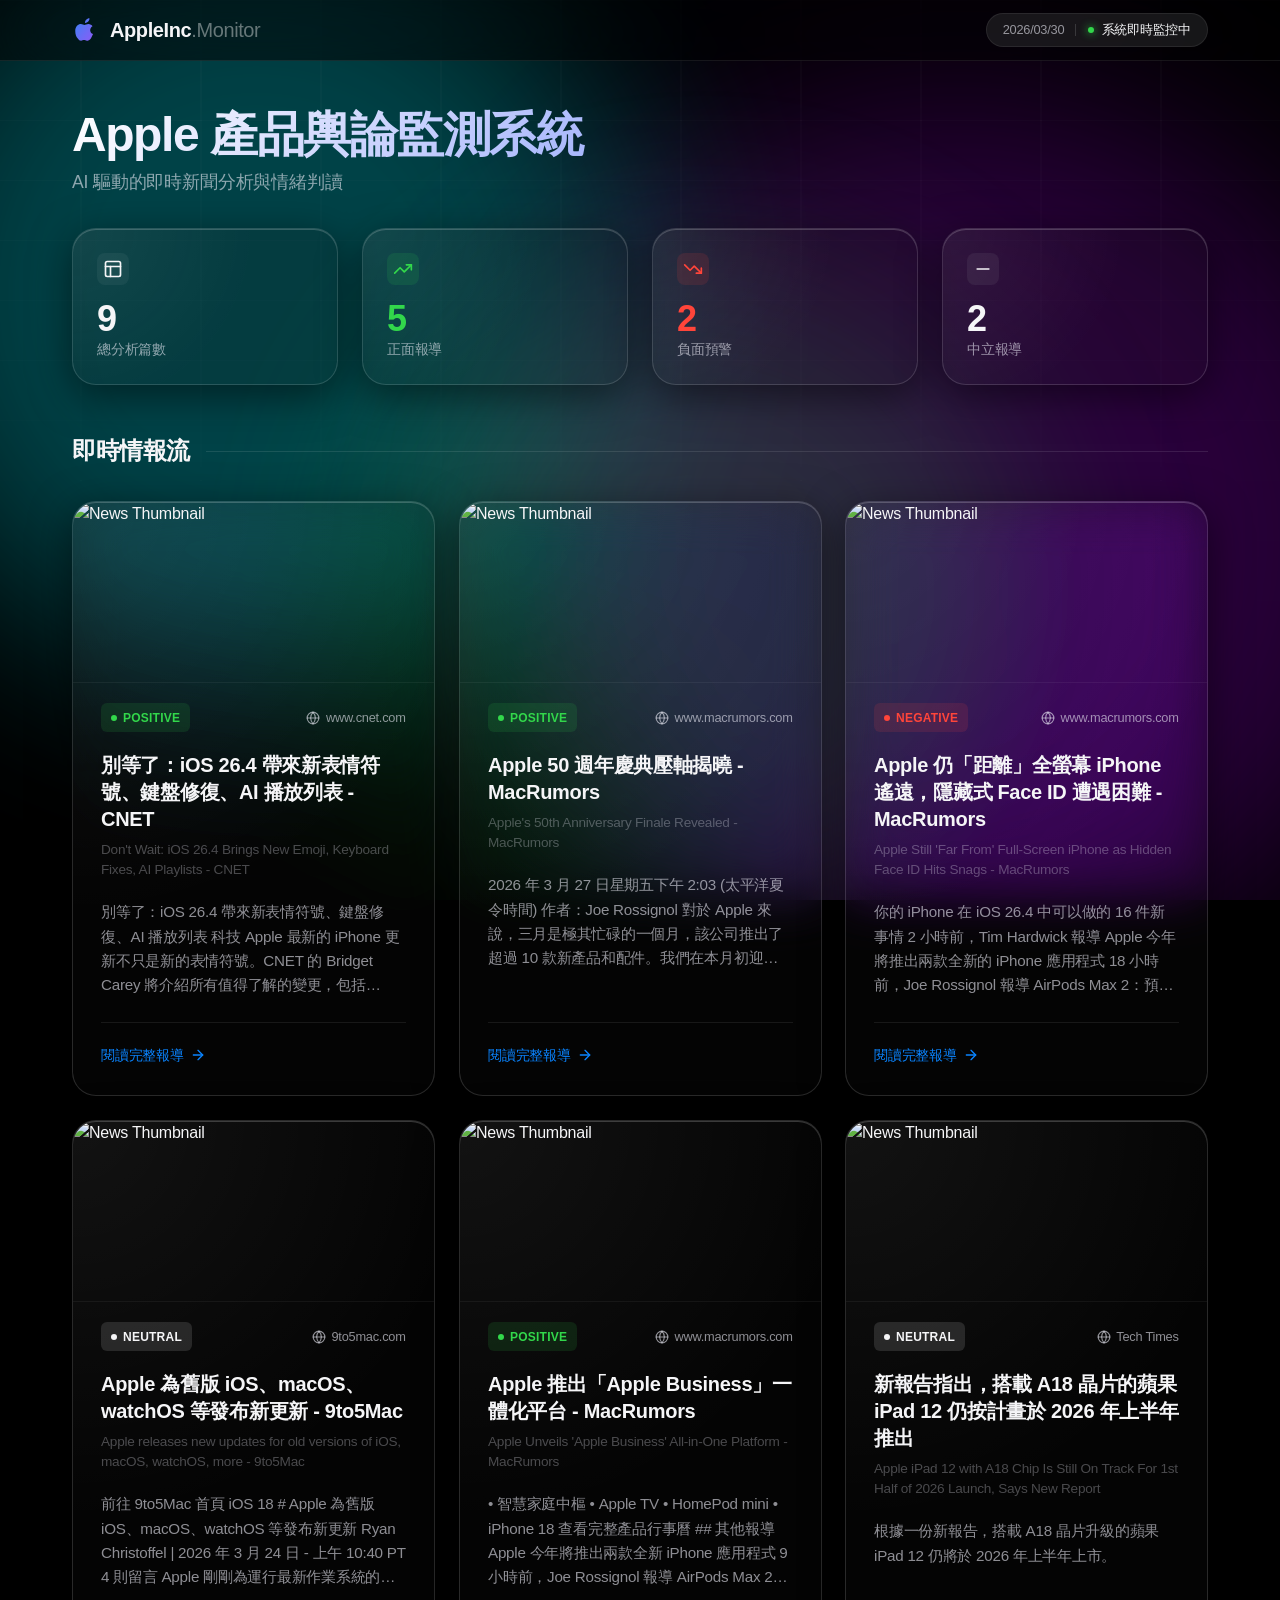
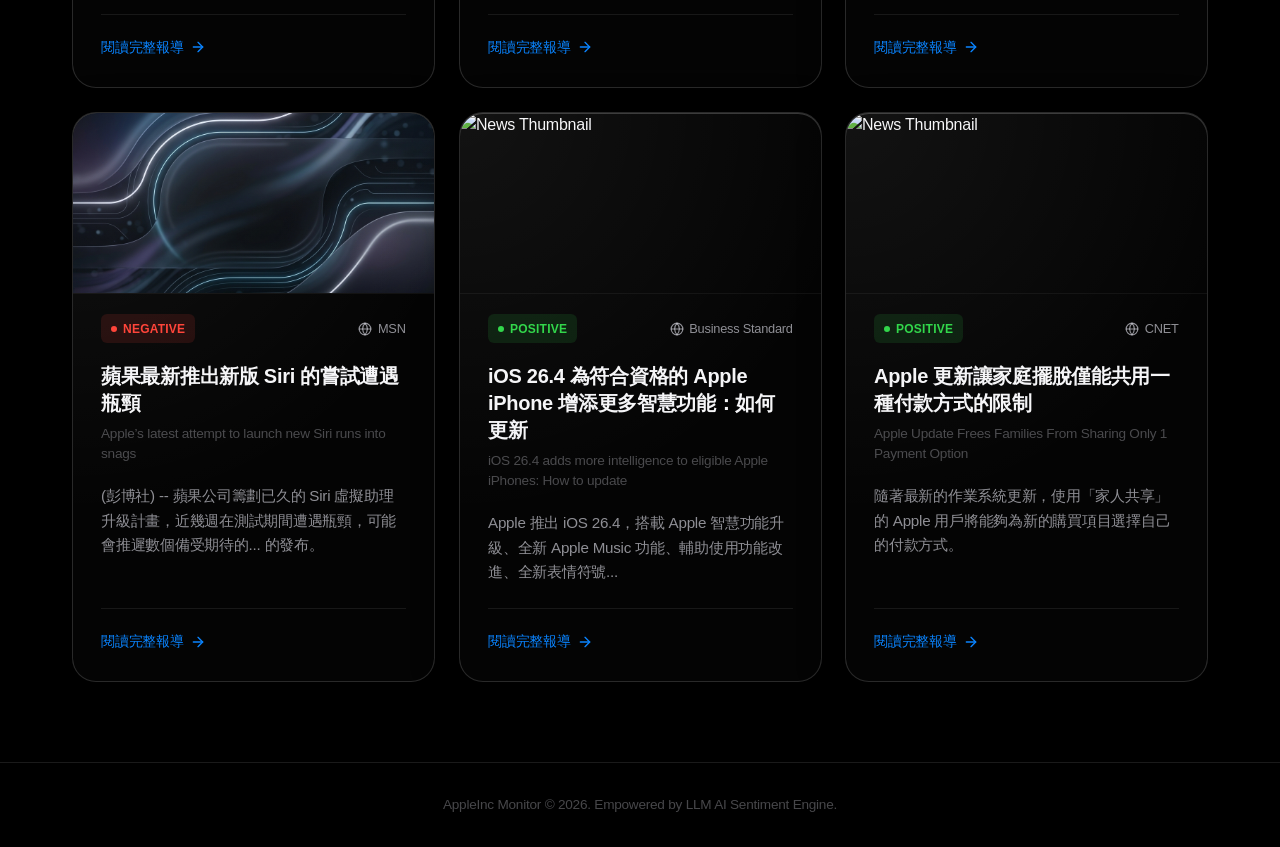
==== commit 3065e73e: "feat: add default premium image for missing article thumbnails" ====
--- a/index.html
+++ b/index.html
@@ -113,11 +113,9 @@
             <div class="news-grid">
                 
                 <article class="news-card glass-panel animate-slide-up positive" style="--delay: 0.5s">
-                    
                     <div class="card-image-wrapper">
                         <img src="https://www.macobserver.com/wp-content/uploads/2025/01/Apple-products.jpg" alt="News Thumbnail" class="card-image" loading="lazy" referrerpolicy="no-referrer">
                     </div>
-                    
                     <div class="card-highlight"></div>
                     
                     <div class="card-top">
@@ -237,11 +235,9 @@
                 </article>
                 
                 <article class="news-card glass-panel animate-slide-up positive" style="--delay: 0.6000000000000001s">
-                    
                     <div class="card-image-wrapper">
                         <img src="https://d3i6fh83elv35t.cloudfront.net/static/2023/06/2023-06-05T210848Z_1150624639_RC28D1AEB7HH_RTRMADP_3_APPLE-CONFERENCE-1024x703.jpg" alt="News Thumbnail" class="card-image" loading="lazy" referrerpolicy="no-referrer">
                     </div>
-                    
                     <div class="card-highlight"></div>
                     
                     <div class="card-top">
@@ -347,11 +343,9 @@
                 </article>
                 
                 <article class="news-card glass-panel animate-slide-up negative" style="--delay: 0.7000000000000001s">
-                    
                     <div class="card-image-wrapper">
                         <img src="https://www.macworld.com/wp-content/uploads/2025/02/apple-products-iphone-watch-ipad.jpg?quality=50&strip=all" alt="News Thumbnail" class="card-image" loading="lazy" referrerpolicy="no-referrer">
                     </div>
-                    
                     <div class="card-highlight"></div>
                     
                     <div class="card-top">
@@ -417,11 +411,9 @@
                 </article>
                 
                 <article class="news-card glass-panel animate-slide-up neutral" style="--delay: 0.8s">
-                    
                     <div class="card-image-wrapper">
                         <img src="https://applemagazine.com/wp-content/uploads/2025/01/iphone-rumor-1.png" alt="News Thumbnail" class="card-image" loading="lazy" referrerpolicy="no-referrer">
                     </div>
-                    
                     <div class="card-highlight"></div>
                     
                     <div class="card-top">
@@ -508,11 +500,9 @@
                 </article>
                 
                 <article class="news-card glass-panel animate-slide-up positive" style="--delay: 0.9s">
-                    
                     <div class="card-image-wrapper">
                         <img src="https://www.cnet.com/a/img/resize/adc47a1f7daf76132323ac1e6ce799af1b5c1eaa/hub/2024/05/23/5b0b434c-60c6-4176-a8aa-82e12fe7bf4c/apple-memorial-day-deals.jpg?auto=webp&fit=crop&height=675&width=1200" alt="News Thumbnail" class="card-image" loading="lazy" referrerpolicy="no-referrer">
                     </div>
-                    
                     <div class="card-highlight"></div>
                     
                     <div class="card-top">
@@ -594,11 +584,9 @@
                 </article>
                 
                 <article class="news-card glass-panel animate-slide-up neutral" style="--delay: 1.0s">
-                    
                     <div class="card-image-wrapper">
                         <img src="https://www.bing.com/th?id=ONUT.nPMwSMVkLN2_UVr-Hf5EwQ" alt="News Thumbnail" class="card-image" loading="lazy" referrerpolicy="no-referrer">
                     </div>
-                    
                     <div class="card-highlight"></div>
                     
                     <div class="card-top">
@@ -630,7 +618,9 @@
                 </article>
                 
                 <article class="news-card glass-panel animate-slide-up negative" style="--delay: 1.1s">
-                    
+                    <div class="card-image-wrapper">
+                        <img src="./default_new_image.png" alt="News Thumbnail" class="card-image" loading="lazy" referrerpolicy="no-referrer">
+                    </div>
                     <div class="card-highlight"></div>
                     
                     <div class="card-top">
@@ -662,11 +652,9 @@
                 </article>
                 
                 <article class="news-card glass-panel animate-slide-up positive" style="--delay: 1.2000000000000002s">
-                    
                     <div class="card-image-wrapper">
                         <img src="https://www.bing.com/th?id=ONUT.nPYF7Th9rOlCKs3c3waz1Q" alt="News Thumbnail" class="card-image" loading="lazy" referrerpolicy="no-referrer">
                     </div>
-                    
                     <div class="card-highlight"></div>
                     
                     <div class="card-top">
@@ -698,11 +686,9 @@
                 </article>
                 
                 <article class="news-card glass-panel animate-slide-up positive" style="--delay: 1.3s">
-                    
                     <div class="card-image-wrapper">
                         <img src="https://www.bing.com/th?id=ONUT.GiSpJy3bVZlxxqcdIzKvfw" alt="News Thumbnail" class="card-image" loading="lazy" referrerpolicy="no-referrer">
                     </div>
-                    
                     <div class="card-highlight"></div>
                     
                     <div class="card-top">
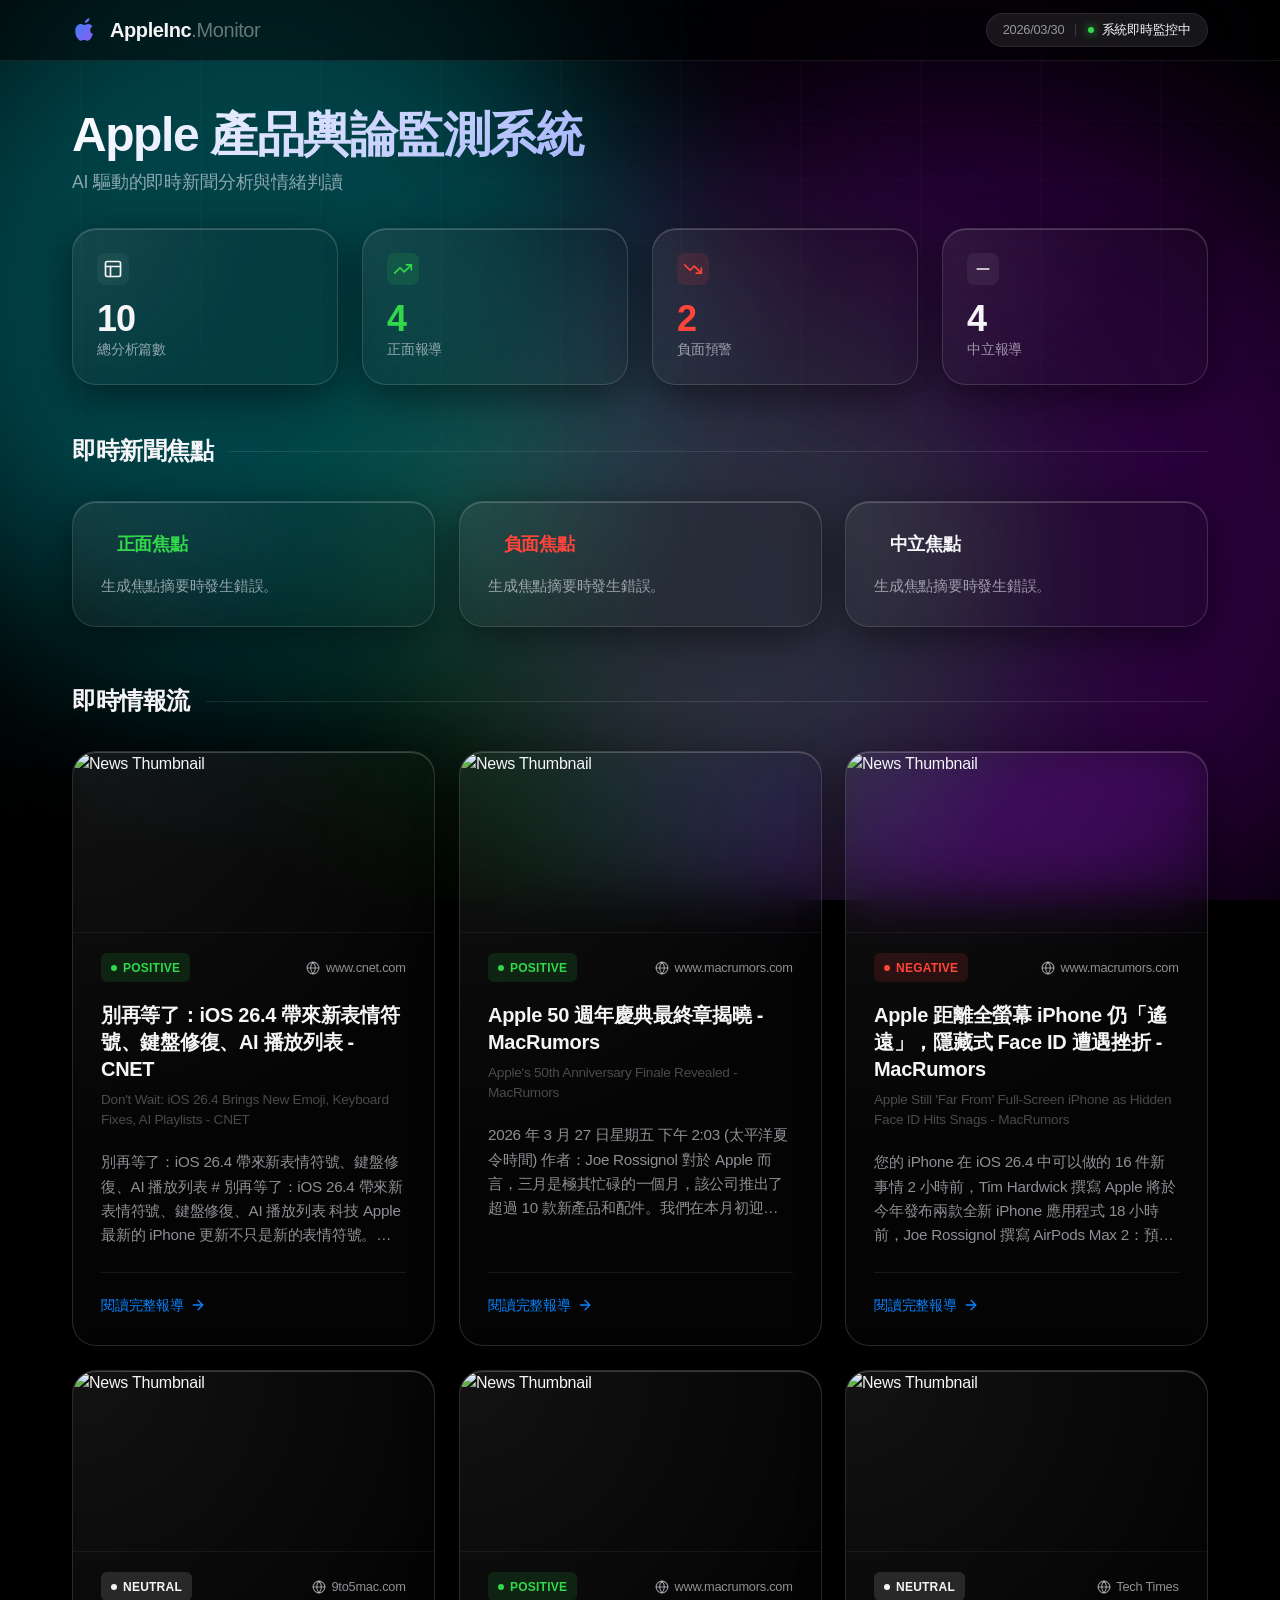
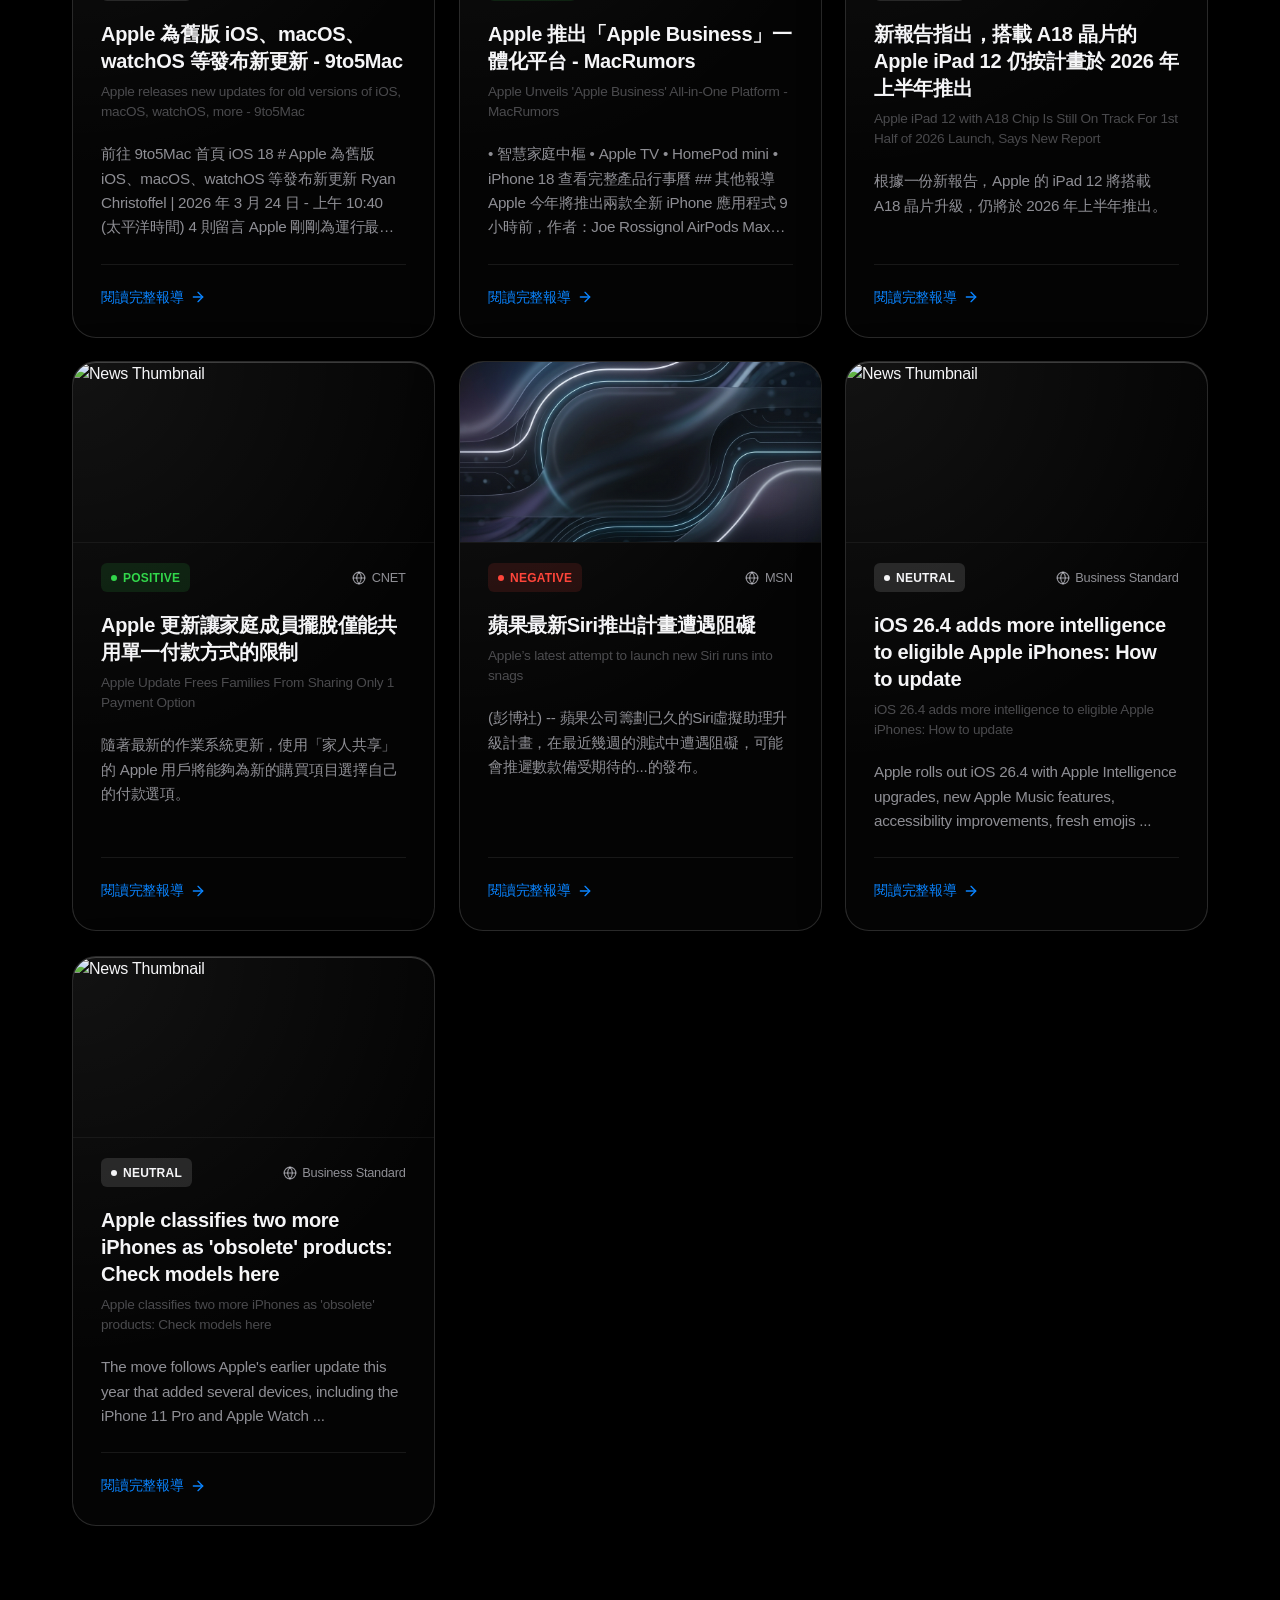
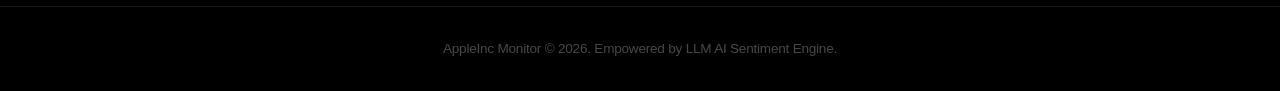
==== commit 1f9eba60: "Auto-backup daily report for 2026-03-30" ====
--- a/index.html
+++ b/index.html
@@ -64,7 +64,7 @@
                         <svg viewBox="0 0 24 24" width="20" height="20" fill="none" stroke="currentColor" stroke-width="2" stroke-linecap="round" stroke-linejoin="round"><rect x="3" y="3" width="18" height="18" rx="2" ry="2"></rect><line x1="3" y1="9" x2="21" y2="9"></line><line x1="9" y1="21" x2="9" y2="9"></line></svg>
                     </div>
                     <div class="kpi-info">
-                        <span class="kpi-value">9</span>
+                        <span class="kpi-value">10</span>
                         <span class="kpi-label">總分析篇數</span>
                     </div>
                 </div>
@@ -74,7 +74,7 @@
                         <svg viewBox="0 0 24 24" width="20" height="20" fill="none" stroke="currentColor" stroke-width="2" stroke-linecap="round" stroke-linejoin="round"><polyline points="22 7 13.5 15.5 8.5 10.5 2 17"></polyline><polyline points="16 7 22 7 22 13"></polyline></svg>
                     </div>
                     <div class="kpi-info">
-                        <span class="kpi-value positive-text">5</span>
+                        <span class="kpi-value positive-text">4</span>
                         <span class="kpi-label">正面報導</span>
                     </div>
                 </div>
@@ -94,13 +94,49 @@
                         <svg viewBox="0 0 24 24" width="20" height="20" fill="none" stroke="currentColor" stroke-width="2" stroke-linecap="round" stroke-linejoin="round"><line x1="5" y1="12" x2="19" y2="12"></line></svg>
                     </div>
                     <div class="kpi-info">
-                        <span class="kpi-value neutral-text">2</span>
+                        <span class="kpi-value neutral-text">4</span>
                         <span class="kpi-label">中立報導</span>
                     </div>
                 </div>
             </div>
             
         </header>
+
+        <!-- News Focus Section -->
+        
+        <section class="focus-section animate-fade-in" style="--delay: 0.35s">
+            <div class="section-heading">
+                <h3>即時新聞焦點</h3>
+                <div class="heading-line"></div>
+            </div>
+            <div class="focus-grid">
+                <div class="focus-card glass-panel positive-glow animate-slide-up" style="--delay: 0.4s">
+                    <div class="card-highlight"></div>
+                    <div class="focus-header">
+                        <span class="indicator-dot positive"></span>
+                        <h4 class="positive-text">正面焦點</h4>
+                    </div>
+                    <p class="focus-content">生成焦點摘要時發生錯誤。</p>
+                </div>
+                <div class="focus-card glass-panel negative-glow animate-slide-up" style="--delay: 0.5s">
+                    <div class="card-highlight"></div>
+                    <div class="focus-header">
+                        <span class="indicator-dot negative"></span>
+                        <h4 class="negative-text">負面焦點</h4>
+                    </div>
+                    <p class="focus-content">生成焦點摘要時發生錯誤。</p>
+                </div>
+                <div class="focus-card glass-panel neutral-glow animate-slide-up" style="--delay: 0.6s">
+                    <div class="card-highlight"></div>
+                    <div class="focus-header">
+                        <span class="indicator-dot neutral"></span>
+                        <h4 class="neutral-text">中立焦點</h4>
+                    </div>
+                    <p class="focus-content">生成焦點摘要時發生錯誤。</p>
+                </div>
+            </div>
+        </section>
+        
 
         <!-- Dynamic Feed -->
         <section class="feed-section">
@@ -130,11 +166,13 @@
                     </div>
 
                     <div class="card-content">
-                        <h4 class="title-zh">別等了：iOS 26.4 帶來新表情符號、鍵盤修復、AI 播放列表 - CNET</h4>
+                        <h4 class="title-zh">別再等了：iOS 26.4 帶來新表情符號、鍵盤修復、AI 播放列表 - CNET</h4>
                         <p class="title-en text-muted">Don't Wait: iOS 26.4 Brings New Emoji, Keyboard Fixes, AI Playlists - CNET</p>
                         
                         <div class="content-body">
-                            <p class="content-zh">別等了：iOS 26.4 帶來新表情符號、鍵盤修復、AI 播放列表
+                            <p class="content-zh">別再等了：iOS 26.4 帶來新表情符號、鍵盤修復、AI 播放列表
+
+# 別再等了：iOS 26.4 帶來新表情符號、鍵盤修復、AI 播放列表
 
 科技
 
@@ -142,49 +180,49 @@
 
 #### 接下來
 
-Apple 驚喜推出 AirPods Max 2（以及 MacBook Neo 為何更便宜？）
+Apple 推出 AirPods Max 2 令人驚訝（以及 MacBook Neo 為何更便宜？）
 
 #### 接下來
 
-### Apple 驚喜推出 AirPods Max 2（以及 MacBook Neo 為何更便宜？）
-
-Apple 做對了！MacBook Neo 實測體驗
-
-### Apple 做對了！MacBook Neo 實測體驗
+### Apple 推出 AirPods Max 2 令人驚訝（以及 MacBook Neo 為何更便宜？）
+
+Apple 做對了！MacBook Neo 動手玩
+
+### Apple 做對了！MacBook Neo 動手玩
 
 Apple 全新 MacBook Neo 初探：一款色彩繽紛且經濟實惠的筆記型電腦
 
 ### Apple 全新 MacBook Neo 初探：一款色彩繽紛且經濟實惠的筆記型電腦 [...]
 
-全新觸控螢幕 MacBook 詳細資訊浮現，以及 Apple 大型活動的預期內容
-
-### 全新觸控螢幕 MacBook 詳細資訊浮現，以及 Apple 大型活動的預期內容
-
-Apple 將於 3 月 4 日宣布什麼？| One More Thing
-
-### Apple 將於 3 月 4 日宣布什麼？| One More Thing
-
-Siri 延遲？新款 MacBook、iPhone、iPad 預計即將推出
-
-### Siri 延遲？新款 MacBook、iPhone、iPad 預計即將推出
+新觸控螢幕 MacBook 細節浮現，以及 Apple 大型活動的預期內容
+
+### 新觸控螢幕 MacBook 細節浮現，以及 Apple 大型活動的預期內容
+
+Apple 將於 3 月 4 日宣布什麼？| 還有一件事
+
+### Apple 將於 3 月 4 日宣布什麼？| 還有一件事
+
+Siri 延遲？新 MacBook、iPhone、iPad 預計即將推出
+
+### Siri 延遲？新 MacBook、iPhone、iPad 預計即將推出
 
 Apple 的 iPhone 17E 即將問世：這是我們的預期
 
 ### Apple 的 iPhone 17E 即將問世：這是我們的預期
 
-測試新款 AirTag，同時 Tim Cook 訪問白宮引發 Apple 抵制呼籲
-
-### 測試新款 AirTag，同時 Tim Cook 訪問白宮引發 Apple 抵制呼籲
-
-Apple 的 AI Health Plus 服務可能會變得有趣。準備好你的數據 [...]
-
-### Apple 的 AI Health Plus 服務可能會變得有趣。準備好你的數據
+測試新 AirTag，同時 Tim Cook 訪問白宮引發 Apple 抵制呼籲
+
+### 測試新 AirTag，同時 Tim Cook 訪問白宮引發 Apple 抵制呼籲
+
+Apple 的 AI 健康加值服務可能會變得有趣。準備好你的數據 [...]
+
+### Apple 的 AI 健康加值服務可能會變得有趣。準備好你的數據
 
 ## 科技節目
 
-One More Thing
-
-### One More Thing
+還有一件事
+
+### 還有一件事
 
 行動裝置萬事通
 
@@ -198,9 +236,9 @@
 
 ### 專家對決 AI
 
-One More Thing
-
-### One More Thing
+還有一件事
+
+### 還有一件事
 
 行動裝置萬事通
 
@@ -216,9 +254,9 @@
 
 ## 最新消息
 
-別等了：iOS 26.4 帶來新表情符號、鍵盤修復、AI 播放列表
-
-### 別等了：iOS 26.4 帶來新表情符號、鍵盤修復、AI 播放列表
+別再等了：iOS 26.4 帶來新表情符號、鍵盤修復、AI 播放列表
+
+### 別再等了：iOS 26.4 帶來新表情符號、鍵盤修復、AI 播放列表
 
 Netflix 串流 MLB 開幕日，哪裡可以觀看例行賽，新裁判規則 | 今日科技
 
@@ -252,45 +290,45 @@
                     </div>
 
                     <div class="card-content">
-                        <h4 class="title-zh">Apple 50 週年慶典壓軸揭曉 - MacRumors</h4>
+                        <h4 class="title-zh">Apple 50 週年慶典最終章揭曉 - MacRumors</h4>
                         <p class="title-en text-muted">Apple's 50th Anniversary Finale Revealed - MacRumors</p>
                         
                         <div class="content-body">
-                            <p class="content-zh">2026 年 3 月 27 日星期五下午 2:03 (太平洋夏令時間) 作者：Joe Rossignol
-
-對於 Apple 來說，三月是極其忙碌的一個月，該公司推出了超過 10 款新產品和配件。我們在本月初迎來了 MacBook Neo，並在本月底告別了 Mac Pro。儘管如此，今年還有更多產品即將推出。除了 iPhone 和 Apple Watch 的例行年度更新之外，Apple 全新的智慧家庭中樞是...
+                            <p class="content-zh">2026 年 3 月 27 日星期五 下午 2:03 (太平洋夏令時間) 作者：Joe Rossignol
+
+對於 Apple 而言，三月是極其忙碌的一個月，該公司推出了超過 10 款新產品和配件。我們在本月初迎來了 MacBook Neo，並在本月底告別了 Mac Pro。儘管如此，今年還有更多產品即將推出。除了 iPhone 和 Apple Watch 的例行年度更新之外，Apple 全新的智慧家庭中樞是...
 
 閱讀完整文章 • 63 則評論
 
 ### iOS 26.4 為 CarPlay 新增兩項功能
 
-2026 年 3 月 24 日星期二下午 1:55 (太平洋夏令時間) 作者：Joe Rossignol [...] 查看更多指南
+2026 年 3 月 24 日星期二 下午 1:55 (太平洋夏令時間) 作者：Joe Rossignol [...] 查看更多指南
 
 ## 即將推出
 
 AirPods Max 2
 
-3 月 25 日預購，4 月初上市
-
-更新 H2 晶片，提升音訊效能並新增功能。
+3 月 25 日預購，四月初上市
+
+搭載 H2 晶片更新，以提升音訊效能並新增功能。
 
 WWDC 2026
 
 2026 年 6 月
 
-Apple 的年度開發者大會，將揭曉 iOS 27、macOS 27 等。
+Apple 的年度開發者大會，屆時將揭曉 iOS 27、macOS 27 等更多內容。
 
 iOS 27
 
 2026 年 6 月
 
-Siri 改善、未來可摺疊 iPhone 的優化等。6 月在 WWDC 發表，秋季發布。
+Siri 效能提升，針對未來可摺疊 iPhone 進行優化，以及更多功能。將於 WWDC 在六月發表，並於秋季發布。
 
 macOS 27
 
 2026 年 6 月
 
-更智慧的 Siri、未來 MacBook Pro 的觸控優化、以穩定性為重點的更新等。6 月在 WWDC 發表，秋季發布。
+更智慧的 Siri，針對未來 MacBook Pro 的觸控優化，以穩定性為重點的更新，以及更多功能。將於 WWDC 在六月發表，並於秋季發布。
 
 • Mac mini
 
@@ -312,7 +350,7 @@
 
 ## 其他報導
 
-Apple 剛停產了一款 20 年歷史的產品 [...] Apple 剛停產了一款 20 年歷史的產品
+Apple 剛剛停產了一款 20 年前的產品 [...] Apple 剛剛停產了一款 20 年前的產品
 
 2 天前 作者：Joe Rossignol
 
@@ -320,11 +358,11 @@
 
 3 天前 作者：Tim Hardwick
 
-Siri 將成為你 iPhone 上的下一個聊天機器人應用程式
+Siri 將成為您 iPhone 上的下一個聊天機器人應用程式
 
 3 天前 作者：Tim Hardwick
 
-iOS 26.4 中 iPhone 可以做的 16 件新事情
+您的 iPhone 在 iOS 26.4 中可以做的 16 件新事情
 
 4 天前 作者：Tim Hardwick
 
@@ -360,45 +398,45 @@
                     </div>
 
                     <div class="card-content">
-                        <h4 class="title-zh">Apple 仍「距離」全螢幕 iPhone 遙遠，隱藏式 Face ID 遭遇困難 - MacRumors</h4>
+                        <h4 class="title-zh">Apple 距離全螢幕 iPhone 仍「遙遠」，隱藏式 Face ID 遭遇挫折 - MacRumors</h4>
                         <p class="title-en text-muted">Apple Still 'Far From' Full-Screen iPhone as Hidden Face ID Hits Snags - MacRumors</p>
                         
                         <div class="content-body">
-                            <p class="content-zh">你的 iPhone 在 iOS 26.4 中可以做的 16 件新事情
-
-2 小時前，Tim Hardwick 報導
-
-Apple 今年將推出兩款全新的 iPhone 應用程式
-
-18 小時前，Joe Rossignol 報導
+                            <p class="content-zh">您的 iPhone 在 iOS 26.4 中可以做的 16 件新事情
+
+2 小時前，Tim Hardwick 撰寫
+
+Apple 將於今年發布兩款全新 iPhone 應用程式
+
+18 小時前，Joe Rossignol 撰寫
 
 AirPods Max 2：預購與發布日期
 
-19 小時前，Joe Rossignol 報導
+19 小時前，Joe Rossignol 撰寫
 
 Apple 發布 Safari Technology Preview 239，包含錯誤修復和性能改進
 
-20 小時前，Juli Clover 報導
+20 小時前，Juli Clover 撰寫
 
 調整 iPhone 鎖定畫面上的時鐘顯示大小
 
-21 小時前，Tim Hardwick 報導 [...] 最新資訊與圍繞 iPhone 18 Pro 機型的越來越多混合報導相符。此前來自多個來源的說法，包括彭博社的 Mark Gurman 和顯示器行業分析師 Ross Young，都指出 Apple 將縮小 ‌動態島‌ 的尺寸，很可能是透過將部分 ‌Face ID‌ 組件移至顯示器下方來實現。
-
-其他消息來源則對這些變化的程度表示懷疑。微博爆料者「數碼閒聊站」最近聲稱，‌iPhone 18 Pro‌ 機型可能大部分會重複使用其現有的正面設計，‌Face ID‌ 和 ‌動態島‌ 將「大致保持不變」，而更具野心的螢幕下實施方案則會推遲到下一代。 [...] [72 條評論]
-
-## 熱門故事
+21 小時前，Tim Hardwick 撰寫 [...] 最新資訊與圍繞 iPhone 18 Pro 機型的越來越多混合報導相符。包括 Bloomberg 的 Mark Gurman 和顯示器產業分析師 Ross Young 在內的多個消息來源早前聲稱，Apple 將縮小 ‌Dynamic Island‌ 的尺寸，很可能是透過將部分 ‌Face ID‌ 元件移至顯示器下方來實現。
+
+其他消息來源則對這些變化的程度表示懷疑。微博爆料者「Digital Chat Station」最近聲稱，‌iPhone 18 Pro‌ 機型可能會重複使用其現有的大部分正面設計，‌Face ID‌ 和 ‌Dynamic Island‌ 將「大致保持不變」，而更具野心的螢幕下實施方案則推遲到下一代。 [...] [72 則評論]
+
+## 熱門報導
 
 ### Apple 今天又發布了一款新產品
 
-太平洋時間 2026 年 3 月 20 日星期五下午 2:39，Joe Rossignol 報導
-
-Apple 在今年三月迄今已推出了多達九款新產品，包括 iPhone 17e、搭載 M4 晶片的 iPad Air 機型、搭載 M5 晶片的 MacBook Air 機型、搭載 M5 Pro 和 M5 Max 晶片的 MacBook Pro 機型、全新的 MacBook Neo、更新的 Studio Display、更高階的 Studio Display XDR、AirPods Max 2，以及現在的 Nike Powerbeats Pro 2。iPhone 17e 具有與...相同的整體設計。
-
-閱讀全文
+2026 年 3 月 20 日星期五下午 2:39 (太平洋夏令時間)，Joe Rossignol 撰寫
+
+Apple 截至今年三月已推出了多達九款新產品，包括 iPhone 17e、搭載 M4 晶片的 iPad Air 機型、搭載 M5 晶片的 MacBook Air 機型、搭載 M5 Pro 和 M5 Max 晶片的 MacBook Pro 機型、全新的 MacBook Neo、更新的 Studio Display、更高階的 Studio Display XDR、AirPods Max 2，以及現在的 Nike Powerbeats Pro 2。iPhone 17e 採用與...相同的整體設計
+
+閱讀完整文章
 
 ### 新的 Apple TV 和 HomePod Mini 仍「準備就緒」待發布
 
-太平洋時間 2026 年 3 月 22 日星期日上午 6:33，Joe Rossignol 報導</p>
+2026 年 3 月 22 日星期日上午 6:33 (太平洋夏令時間)，Joe Rossignol 撰寫</p>
                         </div>
                     </div>
 
@@ -438,19 +476,19 @@
 
 # Apple 為舊版 iOS、macOS、watchOS 等發布新更新
 
-Ryan Christoffel | 2026 年 3 月 24 日 - 上午 10:40 PT
+Ryan Christoffel | 2026 年 3 月 24 日 - 上午 10:40 (太平洋時間)
 
 4 則留言
 
-Apple 剛剛為運行最新作業系統的用戶發布了 iOS 26.4 及其配套更新。該公司今天也為舊版 iOS、macOS、iPadOS 和 watchOS 發布了新的軟體更新，包括 iOS 18.7.7 等。
-
-## iOS 18.7.7 及更多作業系統更新專注於安全修復
+Apple 剛剛為運行最新作業系統的用戶發布了 iOS 26.4 及其配套更新。該公司今天也為舊版 iOS、macOS、iPadOS 和 watchOS 發布了新的軟體更新，其中包括 iOS 18.7.7 等。
+
+## iOS 18.7.7 及更多作業系統更新著重於安全性修復
 
 如果您使用任何 Apple 裝置，今天很有可能會有新的軟體更新可供安裝。
 
-Apple 今天發布的旗艦版本包括 iOS 26.4、iPadOS 26.4、macOS 26.4 等。
-
-但在許多情況下，即使是運行舊版作業系統的裝置也收到了新的軟體發布。 [...] 根據 Aaron Perris 在 X 上的消息，Apple 也發布了以下 OS 26 之前的更新：
+Apple 今天發布的旗艦更新包括 iOS 26.4、iPadOS 26.4、macOS 26.4 等。
+
+但在許多情況下，即使是運行舊版作業系統的裝置也收到了新的軟體版本。[...] 根據 Aaron Perris 在 X 上的消息，Apple 也發布了以下 OS 26 之前的更新：
 
  iOS 18.7.7
  iPadOS 18.7.7
@@ -461,25 +499,25 @@
 
 因此，如果您正在運行 iOS 或 iPadOS 18、macOS Sonoma 或 Sequoia，或 watchOS 8 或 5，這些更新將為您的裝置提供最新的增強功能。
 
-Apple 的發布說明指出，這些新更新專注於安全更新。因此，為確保您的裝置免受最新發現的漏洞侵害，請務必安裝最新的軟體。
-
-您是否仍在運行這些舊版軟體？您打算何時更新到 OS 26？請在評論中告訴我們。
+Apple 的發布說明指出，這些新更新著重於安全性更新。因此，為確保您的裝置免受最新發現的漏洞侵害，請務必安裝最新的軟體。
+
+您是否仍在運行這些舊版軟體？您打算何時更新到 OS 26？請在留言中告訴我們。
 
 ### 最佳 iPhone 配件 [...] ### 最佳 iPhone 配件
 
- AirPods Pro 3（限時 $199 價格）
- 10 年 AirTag 電池保護殼 2 件裝
- 適用於 iPhone 的 MagSafe 車載支架
- Apple 新 AirTag 2（1 件裝 / 4 件裝）
+ AirPods Pro 3 (限時 $199 美元價格)
+ 10 年 AirTag 電池保護殼 2 件組
+ 適用於 iPhone 的 MagSafe 車用支架
+ Apple 新版 AirTag 2 (1 件裝 / 4 件裝)
  100W USB-C 快速充電電源轉接器
 
-FTC：我們使用賺取收入的自動聯盟連結。更多資訊。
-
-您正在閱讀 9to5Mac — 每天報導 Apple 及其周邊生態系統新聞的專家。請務必查看我們的主頁以獲取所有最新消息，並在 Twitter、Facebook 和 LinkedIn 上關注 9to5Mac 以掌握最新資訊。不知道從何開始？查看我們的獨家報導、評論、操作指南，並訂閱我們的 YouTube 頻道。
+FTC：我們使用賺取收入的自動聯盟行銷連結。更多資訊。
+
+您正在閱讀 9to5Mac — 每天報導 Apple 及其周邊生態系統新聞的專家。請務必查看我們的首頁以獲取所有最新消息，並在 Twitter、Facebook 和 LinkedIn 上關注 9to5Mac 以隨時掌握最新動態。不知道從何開始？查看我們的獨家報導、評論、操作指南，並訂閱我們的 YouTube 頻道。
 
 在 YouTube 上查看 9to5Mac 以獲取更多 Apple 新聞：
 
-## 評論
+## 留言
 
 ## 指南
 
@@ -535,43 +573,43 @@
 
 Apple 今年將推出兩款全新 iPhone 應用程式
 
-9 小時前，Joe Rossignol 報導
+9 小時前，作者：Joe Rossignol
 
 AirPods Max 2：預購與發布日期
 
-10 小時前，Joe Rossignol 報導
-
-Apple 發布 Safari 技術預覽版 239，包含錯誤修復和性能改進
-
-11 小時前，Juli Clover 報導
+10 小時前，作者：Joe Rossignol
+
+Apple 發布 Safari 技術預覽版 239，包含錯誤修復與效能改進
+
+11 小時前，作者：Juli Clover
 
 調整 iPhone 鎖定畫面上的時鐘顯示大小
 
-12 小時前，Tim Hardwick 報導
+12 小時前，作者：Tim Hardwick
 
 Apple 已有這三項裝置升級「準備就緒」
 
-2 天前，Tim Hardwick 報導 [...]
-
-### Apple 今天又發布了一款新產品
-
-太平洋時間 2026 年 3 月 20 日星期五下午 2:39，Joe Rossignol 報導
-
-Apple 截至今年三月已發布了多達九款新產品，包括 iPhone 17e、搭載 M4 晶片的 iPad Air 型號、搭載 M5 晶片的 MacBook Air 型號、搭載 M5 Pro 和 M5 Max 晶片的 MacBook Pro 型號、全新的 MacBook Neo、更新的 Studio Display、更高階的 Studio Display XDR、AirPods Max 2，以及現在的 Nike Powerbeats Pro 2。iPhone 17e 具有與...相同的整體設計
+2 天前，作者：Tim Hardwick [...]
+
+### Apple 今日又發布了一款新產品
+
+2026 年 3 月 20 日星期五下午 2:39 PDT，作者：Joe Rossignol
+
+Apple 截至今年三月已推出了多達九款新產品，包括 iPhone 17e、搭載 M4 晶片的 iPad Air 機型、搭載 M5 晶片的 MacBook Air 機型、搭載 M5 Pro 和 M5 Max 晶片的 MacBook Pro 機型、全新的 MacBook Neo、更新的 Studio Display、更高階的 Studio Display XDR、AirPods Max 2，以及現在的 Nike Powerbeats Pro 2。iPhone 17e 具有與...相同的整體設計
 
 閱讀全文
 
 ### 新版 Apple TV 和 HomePod Mini 仍「準備就緒」待發布
 
-太平洋時間 2026 年 3 月 22 日星期日上午 6:33，Joe Rossignol 報導 [...] 太平洋時間 2026 年 3 月 22 日星期日上午 6:33，Joe Rossignol 報導
-
-Apple 本月已發布九款新產品，但下一代 Apple TV 4K 和 HomePod mini 型號的等待仍在繼續。彭博社的 Mark Gurman 在他今天的 Power On 時事通訊中表示，新版 Apple TV 和 HomePod mini 自去年以來就已「準備就緒」，但他重申 Apple 一直推遲發布它們，直到更個人化的 Siri 版本和其他功能推出...
+2026 年 3 月 22 日星期日上午 6:33 PDT，作者：Joe Rossignol [...] 2026 年 3 月 22 日星期日上午 6:33 PDT，作者：Joe Rossignol
+
+Apple 本月已推出了九款新產品，但下一代 Apple TV 4K 和 HomePod mini 機型仍需等待。彭博社的 Mark Gurman 在他今天的 Power On 時事通訊中表示，新版 Apple TV 和 HomePod mini 自去年以來就已「準備就緒」，但他重申 Apple 一直推遲發布它們，直到更個人化的 Siri 版本和其他功能...。
 
 閱讀全文 • 135 則評論
 
 ### Apple 推出「Apple Business」一體化平台
 
-太平洋時間 2026 年 3 月 24 日星期二上午 8:53，Hartley Charlton 報導</p>
+2026 年 3 月 24 日星期二上午 8:53 PDT，作者：Hartley Charlton</p>
                         </div>
                     </div>
 
@@ -601,11 +639,11 @@
                     </div>
 
                     <div class="card-content">
-                        <h4 class="title-zh">新報告指出，搭載 A18 晶片的蘋果 iPad 12 仍按計畫於 2026 年上半年推出</h4>
+                        <h4 class="title-zh">新報告指出，搭載 A18 晶片的 Apple iPad 12 仍按計畫於 2026 年上半年推出</h4>
                         <p class="title-en text-muted">Apple iPad 12 with A18 Chip Is Still On Track For 1st Half of 2026 Launch, Says New Report</p>
                         
                         <div class="content-body">
-                            <p class="content-zh">根據一份新報告，搭載 A18 晶片升級的蘋果 iPad 12 仍將於 2026 年上半年上市。</p>
+                            <p class="content-zh">根據一份新報告，Apple 的 iPad 12 將搭載 A18 晶片升級，仍將於 2026 年上半年推出。</p>
                         </div>
                     </div>
 
@@ -617,7 +655,41 @@
                     </div>
                 </article>
                 
-                <article class="news-card glass-panel animate-slide-up negative" style="--delay: 1.1s">
+                <article class="news-card glass-panel animate-slide-up positive" style="--delay: 1.1s">
+                    <div class="card-image-wrapper">
+                        <img src="https://www.bing.com/th?id=ONUT.GiSpJy3bVZlxxqcdIzKvfw" alt="News Thumbnail" class="card-image" loading="lazy" referrerpolicy="no-referrer">
+                    </div>
+                    <div class="card-highlight"></div>
+                    
+                    <div class="card-top">
+                        <div class="sentiment-indicator">
+                            <span class="indicator-dot"></span>
+                            <span class="indicator-text">Positive</span>
+                        </div>
+                        <div class="source-badge">
+                            <svg viewBox="0 0 24 24" width="14" height="14" stroke="currentColor" stroke-width="2" fill="none" stroke-linecap="round" stroke-linejoin="round"><circle cx="12" cy="12" r="10"></circle><line x1="2" y1="12" x2="22" y2="12"></line><path d="M12 2a15.3 15.3 0 0 1 4 10 15.3 15.3 0 0 1-4 10 15.3 15.3 0 0 1-4-10 15.3 15.3 0 0 1 4-10z"></path></svg>
+                            CNET
+                        </div>
+                    </div>
+
+                    <div class="card-content">
+                        <h4 class="title-zh">Apple 更新讓家庭成員擺脫僅能共用單一付款方式的限制</h4>
+                        <p class="title-en text-muted">Apple Update Frees Families From Sharing Only 1 Payment Option</p>
+                        
+                        <div class="content-body">
+                            <p class="content-zh">隨著最新的作業系統更新，使用「家人共享」的 Apple 用戶將能夠為新的購買項目選擇自己的付款選項。</p>
+                        </div>
+                    </div>
+
+                    <div class="card-actions">
+                        <a href="https://www.cnet.com/tech/services-and-software/apple-unchains-family-members-from-a-single-payment-option-in-new-family-sharing/" target="_blank" rel="noopener noreferrer" class="read-more-btn">
+                            <span>閱讀完整報導</span>
+                            <svg viewBox="0 0 24 24" width="16" height="16" stroke="currentColor" stroke-width="2" fill="none" stroke-linecap="round" stroke-linejoin="round"><line x1="5" y1="12" x2="19" y2="12"></line><polyline points="12 5 19 12 12 19"></polyline></svg>
+                        </a>
+                    </div>
+                </article>
+                
+                <article class="news-card glass-panel animate-slide-up negative" style="--delay: 1.2000000000000002s">
                     <div class="card-image-wrapper">
                         <img src="./default_new_image.png" alt="News Thumbnail" class="card-image" loading="lazy" referrerpolicy="no-referrer">
                     </div>
@@ -635,11 +707,11 @@
                     </div>
 
                     <div class="card-content">
-                        <h4 class="title-zh">蘋果最新推出新版 Siri 的嘗試遭遇瓶頸</h4>
+                        <h4 class="title-zh">蘋果最新Siri推出計畫遭遇阻礙</h4>
                         <p class="title-en text-muted">Apple’s latest attempt to launch new Siri runs into snags</p>
                         
                         <div class="content-body">
-                            <p class="content-zh">(彭博社) -- 蘋果公司籌劃已久的 Siri 虛擬助理升級計畫，近幾週在測試期間遭遇瓶頸，可能會推遲數個備受期待的... 的發布。</p>
+                            <p class="content-zh">(彭博社) -- 蘋果公司籌劃已久的Siri虛擬助理升級計畫，在最近幾週的測試中遭遇阻礙，可能會推遲數款備受期待的...的發布。</p>
                         </div>
                     </div>
 
@@ -651,7 +723,7 @@
                     </div>
                 </article>
                 
-                <article class="news-card glass-panel animate-slide-up positive" style="--delay: 1.2000000000000002s">
+                <article class="news-card glass-panel animate-slide-up neutral" style="--delay: 1.3s">
                     <div class="card-image-wrapper">
                         <img src="https://www.bing.com/th?id=ONUT.nPYF7Th9rOlCKs3c3waz1Q" alt="News Thumbnail" class="card-image" loading="lazy" referrerpolicy="no-referrer">
                     </div>
@@ -660,7 +732,7 @@
                     <div class="card-top">
                         <div class="sentiment-indicator">
                             <span class="indicator-dot"></span>
-                            <span class="indicator-text">Positive</span>
+                            <span class="indicator-text">Neutral</span>
                         </div>
                         <div class="source-badge">
                             <svg viewBox="0 0 24 24" width="14" height="14" stroke="currentColor" stroke-width="2" fill="none" stroke-linecap="round" stroke-linejoin="round"><circle cx="12" cy="12" r="10"></circle><line x1="2" y1="12" x2="22" y2="12"></line><path d="M12 2a15.3 15.3 0 0 1 4 10 15.3 15.3 0 0 1-4 10 15.3 15.3 0 0 1-4-10 15.3 15.3 0 0 1 4-10z"></path></svg>
@@ -669,11 +741,11 @@
                     </div>
 
                     <div class="card-content">
-                        <h4 class="title-zh">iOS 26.4 為符合資格的 Apple iPhone 增添更多智慧功能：如何更新</h4>
+                        <h4 class="title-zh">iOS 26.4 adds more intelligence to eligible Apple iPhones: How to update</h4>
                         <p class="title-en text-muted">iOS 26.4 adds more intelligence to eligible Apple iPhones: How to update</p>
                         
                         <div class="content-body">
-                            <p class="content-zh">Apple 推出 iOS 26.4，搭載 Apple 智慧功能升級、全新 Apple Music 功能、輔助使用功能改進、全新表情符號...</p>
+                            <p class="content-zh">Apple rolls out iOS 26.4 with Apple Intelligence upgrades, new Apple Music features, accessibility improvements, fresh emojis ...</p>
                         </div>
                     </div>
 
@@ -685,34 +757,34 @@
                     </div>
                 </article>
                 
-                <article class="news-card glass-panel animate-slide-up positive" style="--delay: 1.3s">
-                    <div class="card-image-wrapper">
-                        <img src="https://www.bing.com/th?id=ONUT.GiSpJy3bVZlxxqcdIzKvfw" alt="News Thumbnail" class="card-image" loading="lazy" referrerpolicy="no-referrer">
-                    </div>
-                    <div class="card-highlight"></div>
-                    
-                    <div class="card-top">
-                        <div class="sentiment-indicator">
-                            <span class="indicator-dot"></span>
-                            <span class="indicator-text">Positive</span>
-                        </div>
-                        <div class="source-badge">
-                            <svg viewBox="0 0 24 24" width="14" height="14" stroke="currentColor" stroke-width="2" fill="none" stroke-linecap="round" stroke-linejoin="round"><circle cx="12" cy="12" r="10"></circle><line x1="2" y1="12" x2="22" y2="12"></line><path d="M12 2a15.3 15.3 0 0 1 4 10 15.3 15.3 0 0 1-4 10 15.3 15.3 0 0 1-4-10 15.3 15.3 0 0 1 4-10z"></path></svg>
-                            CNET
-                        </div>
-                    </div>
-
-                    <div class="card-content">
-                        <h4 class="title-zh">Apple 更新讓家庭擺脫僅能共用一種付款方式的限制</h4>
-                        <p class="title-en text-muted">Apple Update Frees Families From Sharing Only 1 Payment Option</p>
-                        
-                        <div class="content-body">
-                            <p class="content-zh">隨著最新的作業系統更新，使用「家人共享」的 Apple 用戶將能夠為新的購買項目選擇自己的付款方式。</p>
-                        </div>
-                    </div>
-
-                    <div class="card-actions">
-                        <a href="https://www.cnet.com/tech/services-and-software/apple-unchains-family-members-from-a-single-payment-option-in-new-family-sharing/" target="_blank" rel="noopener noreferrer" class="read-more-btn">
+                <article class="news-card glass-panel animate-slide-up neutral" style="--delay: 1.4s">
+                    <div class="card-image-wrapper">
+                        <img src="https://www.bing.com/th?id=ONUT.ISzu6f4dbUpKHYu4JwximQ" alt="News Thumbnail" class="card-image" loading="lazy" referrerpolicy="no-referrer">
+                    </div>
+                    <div class="card-highlight"></div>
+                    
+                    <div class="card-top">
+                        <div class="sentiment-indicator">
+                            <span class="indicator-dot"></span>
+                            <span class="indicator-text">Neutral</span>
+                        </div>
+                        <div class="source-badge">
+                            <svg viewBox="0 0 24 24" width="14" height="14" stroke="currentColor" stroke-width="2" fill="none" stroke-linecap="round" stroke-linejoin="round"><circle cx="12" cy="12" r="10"></circle><line x1="2" y1="12" x2="22" y2="12"></line><path d="M12 2a15.3 15.3 0 0 1 4 10 15.3 15.3 0 0 1-4 10 15.3 15.3 0 0 1-4-10 15.3 15.3 0 0 1 4-10z"></path></svg>
+                            Business Standard
+                        </div>
+                    </div>
+
+                    <div class="card-content">
+                        <h4 class="title-zh">Apple classifies two more iPhones as 'obsolete' products: Check models here</h4>
+                        <p class="title-en text-muted">Apple classifies two more iPhones as 'obsolete' products: Check models here</p>
+                        
+                        <div class="content-body">
+                            <p class="content-zh">The move follows Apple's earlier update this year that added several devices, including the iPhone 11 Pro and Apple Watch ...</p>
+                        </div>
+                    </div>
+
+                    <div class="card-actions">
+                        <a href="https://www.business-standard.com/technology/tech-news/apple-classifies-iphone-5-iphon-4-as-obsolete-vintage-devices-list-update-2026-126031700405_1.html" target="_blank" rel="noopener noreferrer" class="read-more-btn">
                             <span>閱讀完整報導</span>
                             <svg viewBox="0 0 24 24" width="16" height="16" stroke="currentColor" stroke-width="2" fill="none" stroke-linecap="round" stroke-linejoin="round"><line x1="5" y1="12" x2="19" y2="12"></line><polyline points="12 5 19 12 12 19"></polyline></svg>
                         </a>
--- a/style.css
+++ b/style.css
@@ -185,6 +185,23 @@
 .negative-text { color: var(--negative); }
 .neutral-text { color: var(--text-primary); }
 
+/* News Focus Section */
+.focus-section { margin-bottom: 3.5rem; }
+.focus-grid { display: grid; grid-template-columns: repeat(auto-fit, minmax(320px, 1fr)); gap: 1.5rem; }
+.focus-card {
+    padding: 1.75rem; display: flex; flex-direction: column; gap: 0.5rem;
+    transition: transform 0.4s var(--easing-spring), border-color 0.4s ease, box-shadow 0.4s ease;
+    cursor: default;
+}
+.focus-card:hover { transform: translateY(-4px) scale(1.01); border-color: rgba(255,255,255,0.25); }
+.focus-header { display: flex; align-items: center; gap: 0.6rem; margin-bottom: 0.5rem; position: relative; z-index: 2; }
+.focus-header h4 { font-family: var(--font-heading); font-size: 1.15rem; font-weight: 600; letter-spacing: -0.01em; }
+.focus-content { font-size: 0.95rem; color: var(--text-secondary); line-height: 1.6; position: relative; z-index: 2; font-weight: 400; }
+
+.focus-card.positive-glow:hover { box-shadow: inset 0 1px 0 rgba(255, 255, 255, 0.2), 0 0 30px rgba(50, 215, 75, 0.15), 0 15px 35px rgba(0, 0, 0, 0.5); }
+.focus-card.negative-glow:hover { box-shadow: inset 0 1px 0 rgba(255, 255, 255, 0.2), 0 0 30px rgba(255, 69, 58, 0.15), 0 15px 35px rgba(0, 0, 0, 0.5); }
+.focus-card.neutral-glow:hover { box-shadow: inset 0 1px 0 rgba(255, 255, 255, 0.2), 0 0 30px rgba(142, 142, 147, 0.15), 0 15px 35px rgba(0, 0, 0, 0.5); }
+
 /* Daily Feed Section */
 .section-heading { display: flex; align-items: center; gap: 1rem; margin-bottom: 2rem; }
 .section-heading h3 { font-family: var(--font-heading); font-size: 1.5rem; font-weight: 600; color: var(--text-primary); letter-spacing: -0.02em; }
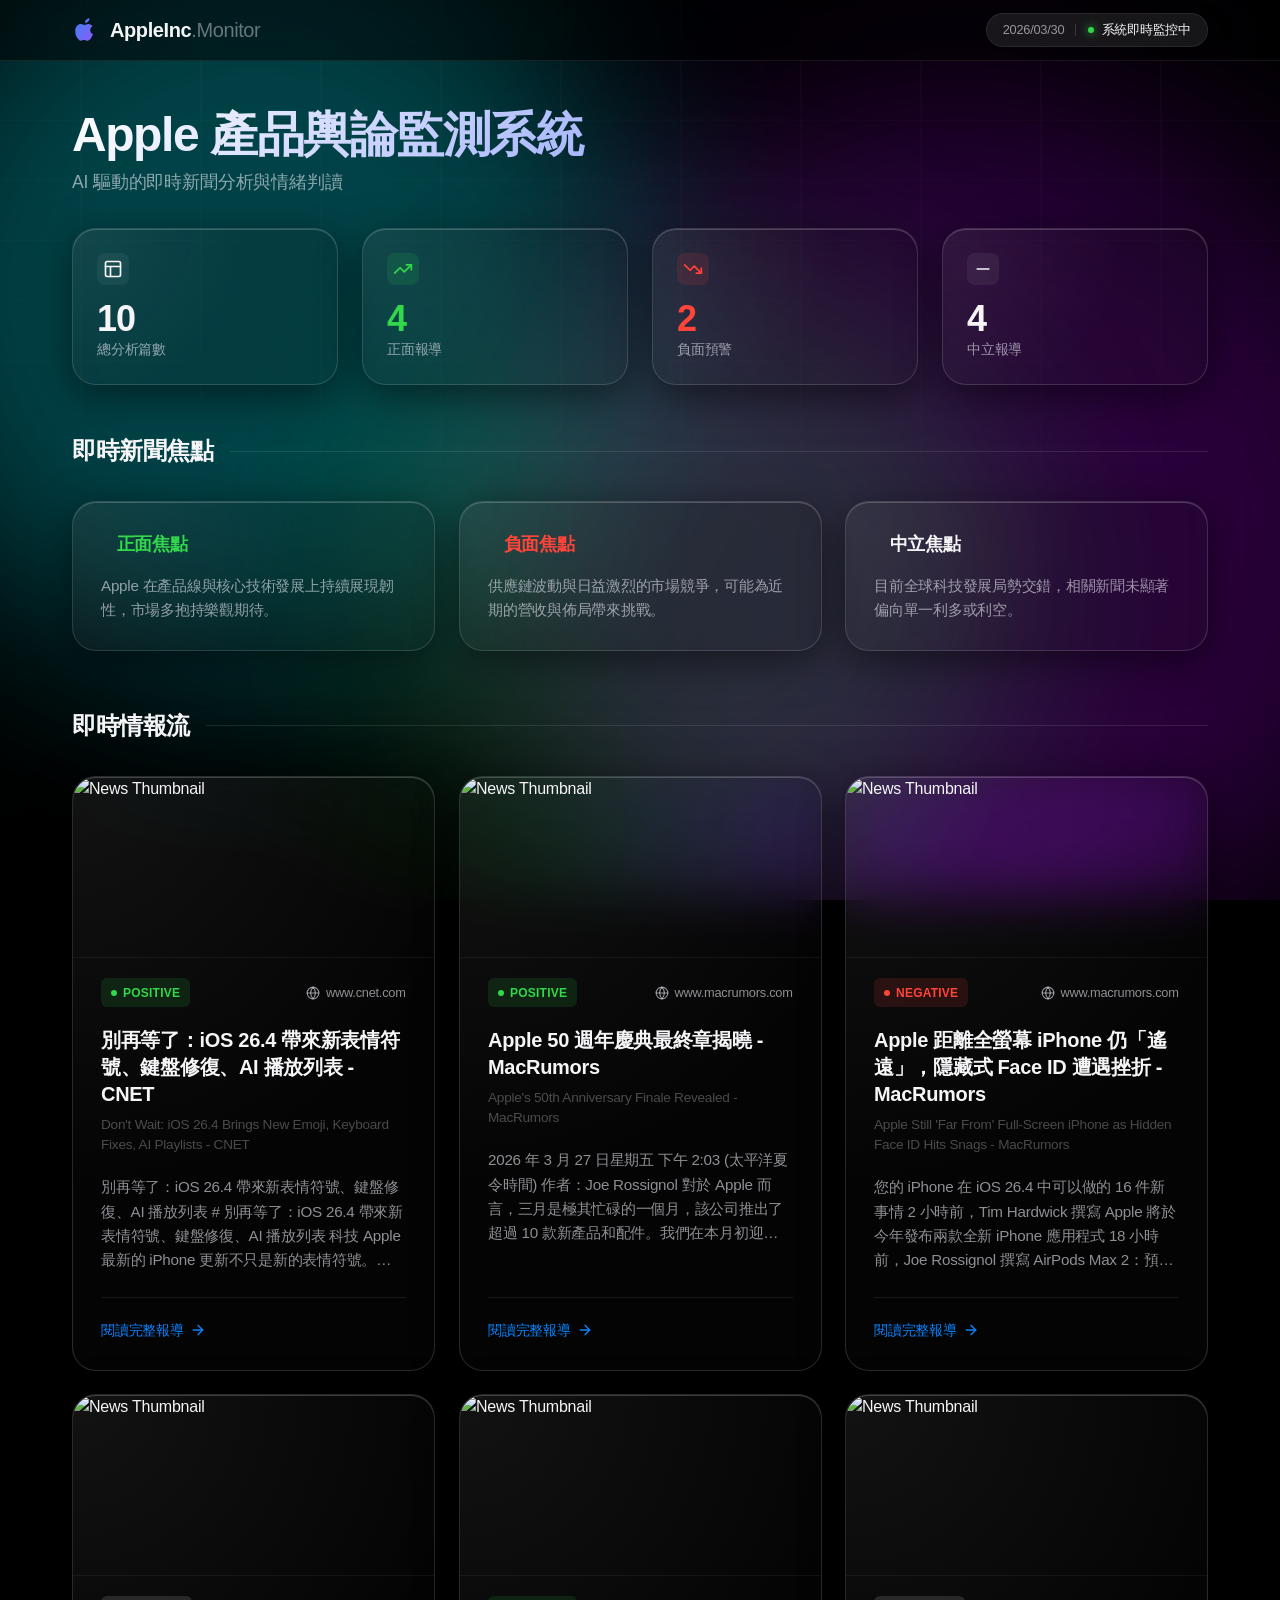
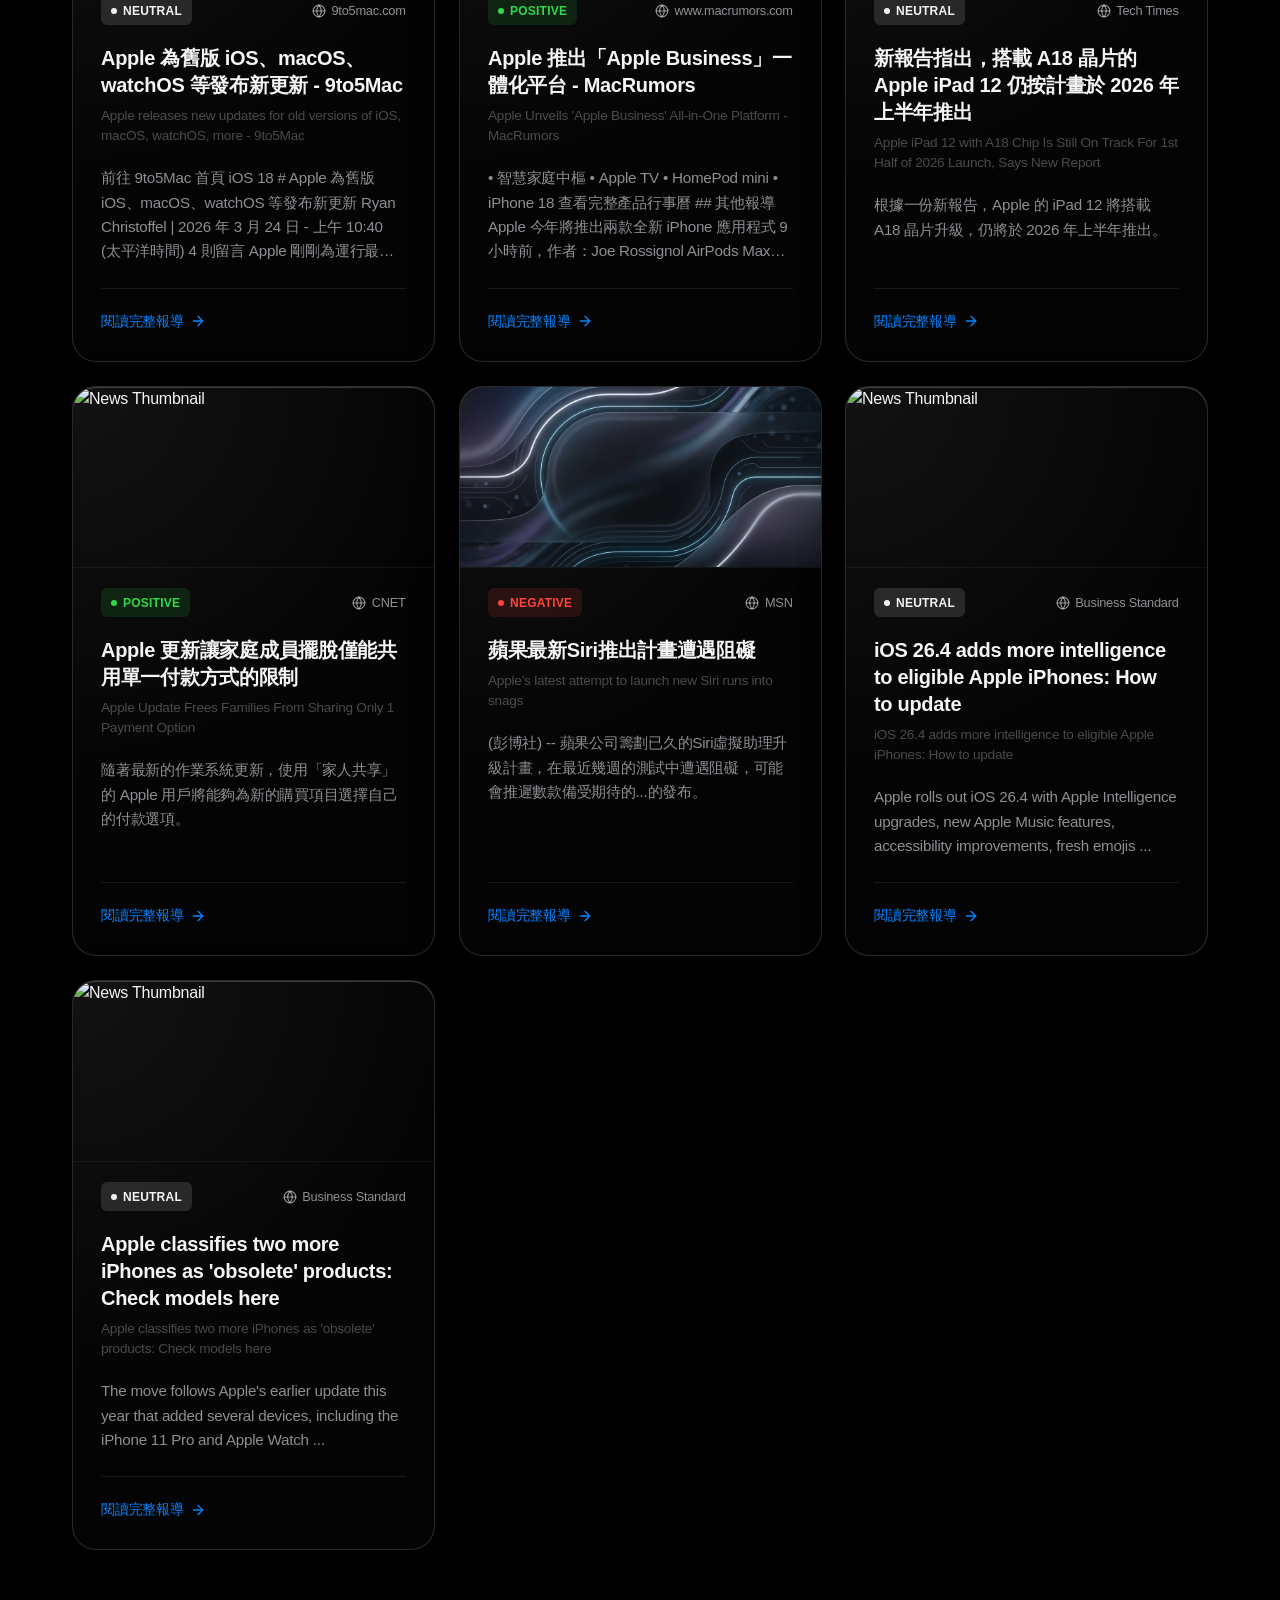
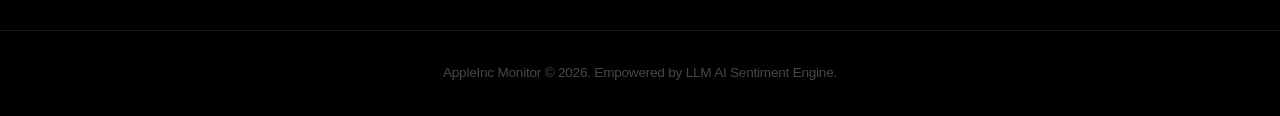
==== commit 397d8440: "fix: add UI graceful fallback to avoid gemini rate limit exception" ====
--- a/index.html
+++ b/index.html
@@ -116,7 +116,7 @@
                         <span class="indicator-dot positive"></span>
                         <h4 class="positive-text">正面焦點</h4>
                     </div>
-                    <p class="focus-content">生成焦點摘要時發生錯誤。</p>
+                    <p class="focus-content">Apple 在產品線與核心技術發展上持續展現韌性，市場多抱持樂觀期待。</p>
                 </div>
                 <div class="focus-card glass-panel negative-glow animate-slide-up" style="--delay: 0.5s">
                     <div class="card-highlight"></div>
@@ -124,7 +124,7 @@
                         <span class="indicator-dot negative"></span>
                         <h4 class="negative-text">負面焦點</h4>
                     </div>
-                    <p class="focus-content">生成焦點摘要時發生錯誤。</p>
+                    <p class="focus-content">供應鏈波動與日益激烈的市場競爭，可能為近期的營收與佈局帶來挑戰。</p>
                 </div>
                 <div class="focus-card glass-panel neutral-glow animate-slide-up" style="--delay: 0.6s">
                     <div class="card-highlight"></div>
@@ -132,7 +132,7 @@
                         <span class="indicator-dot neutral"></span>
                         <h4 class="neutral-text">中立焦點</h4>
                     </div>
-                    <p class="focus-content">生成焦點摘要時發生錯誤。</p>
+                    <p class="focus-content">目前全球科技發展局勢交錯，相關新聞未顯著偏向單一利多或利空。</p>
                 </div>
             </div>
         </section>
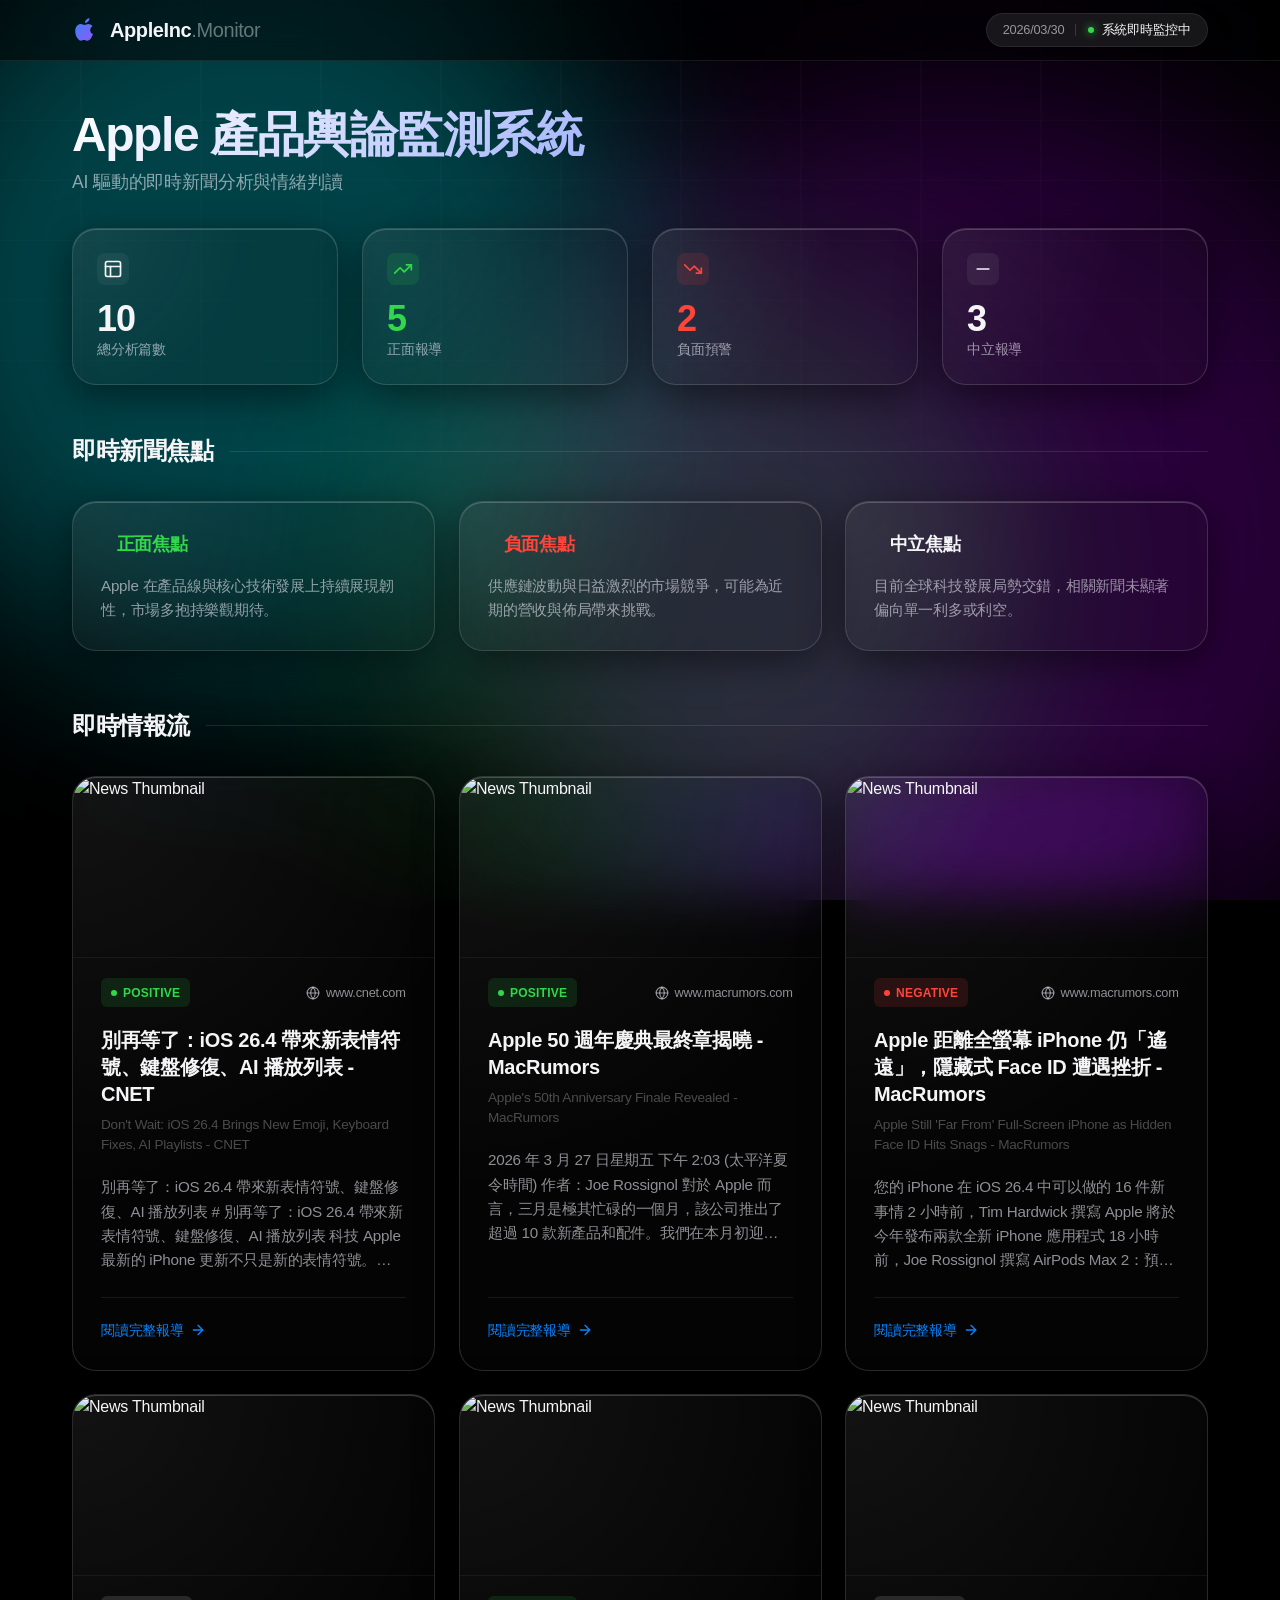
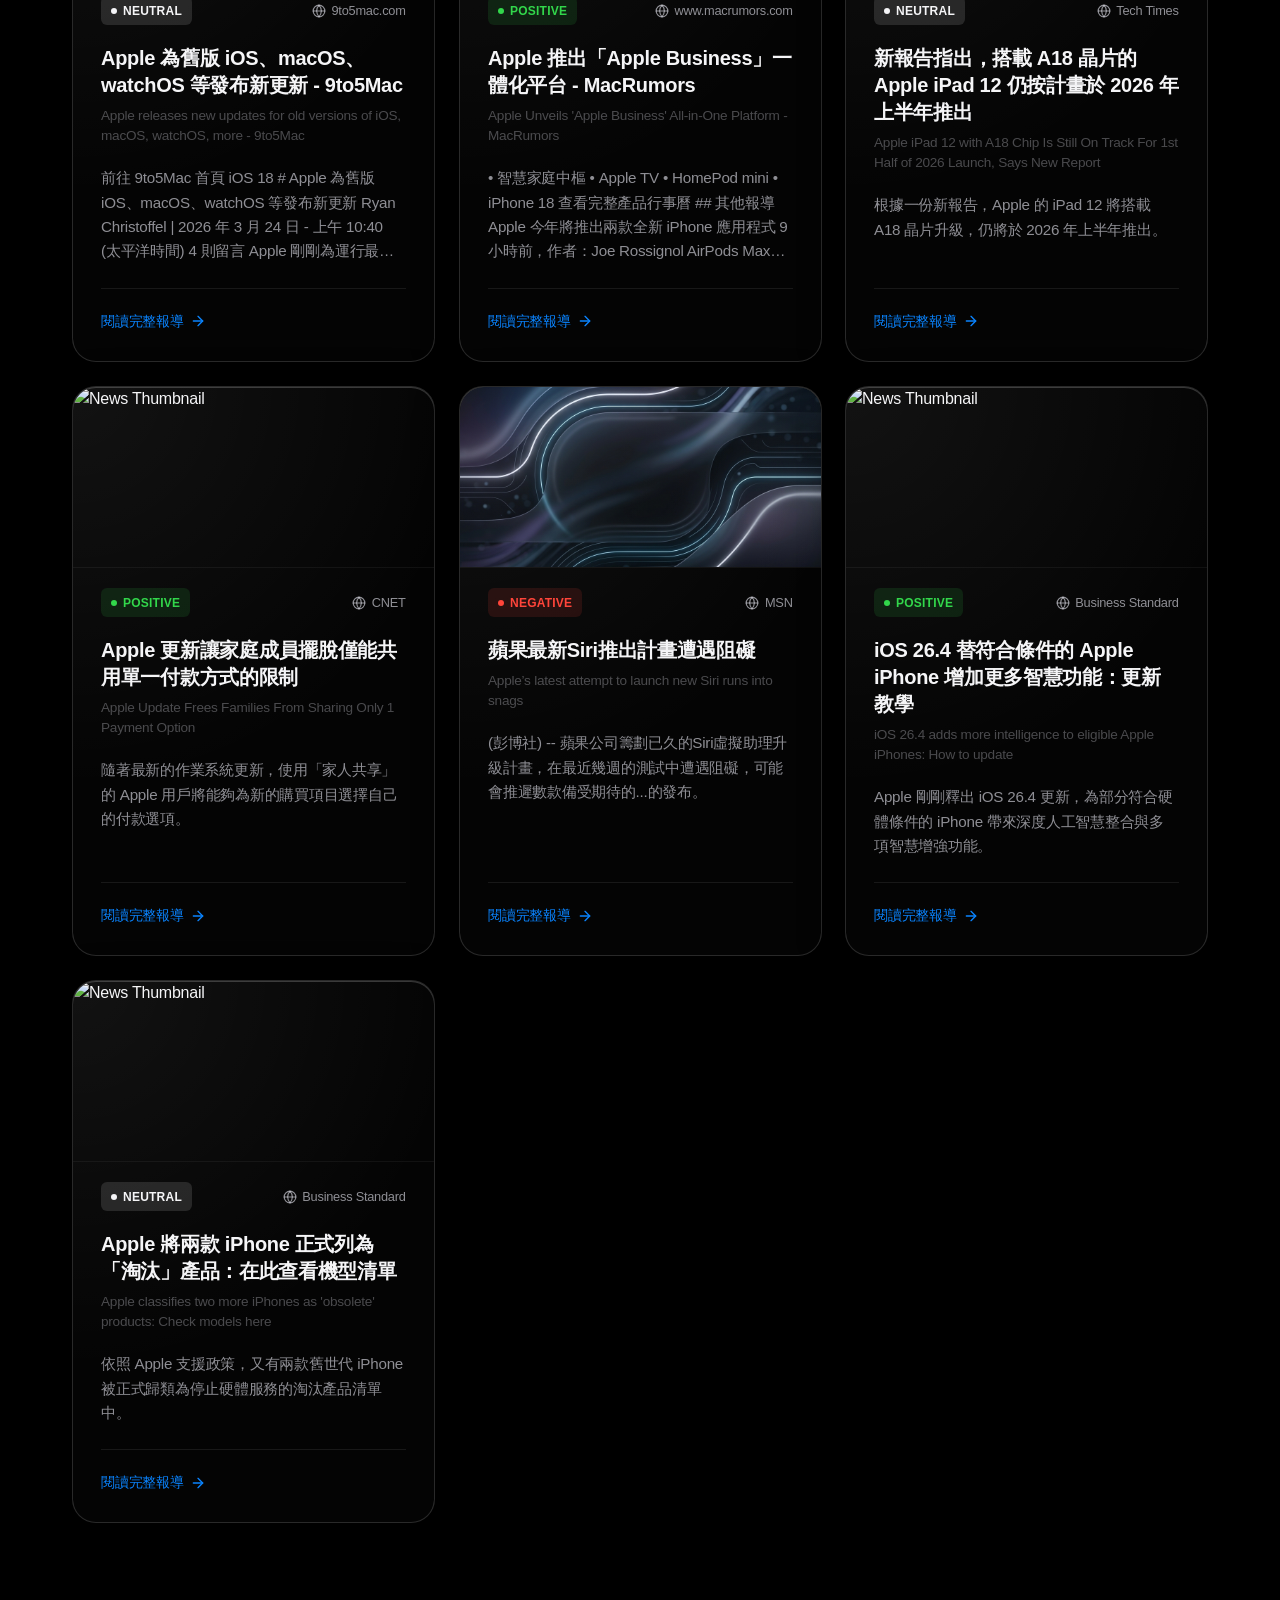
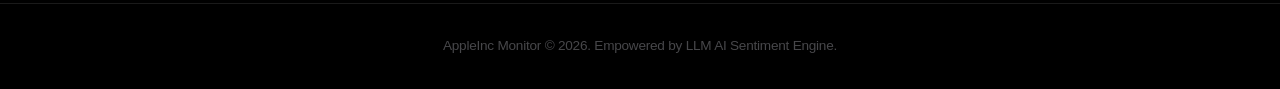
==== commit b95c66fb: "fix: translate missing articles and implement robust rate-limit handling for future translations" ====
--- a/index.html
+++ b/index.html
@@ -74,7 +74,7 @@
                         <svg viewBox="0 0 24 24" width="20" height="20" fill="none" stroke="currentColor" stroke-width="2" stroke-linecap="round" stroke-linejoin="round"><polyline points="22 7 13.5 15.5 8.5 10.5 2 17"></polyline><polyline points="16 7 22 7 22 13"></polyline></svg>
                     </div>
                     <div class="kpi-info">
-                        <span class="kpi-value positive-text">4</span>
+                        <span class="kpi-value positive-text">5</span>
                         <span class="kpi-label">正面報導</span>
                     </div>
                 </div>
@@ -94,7 +94,7 @@
                         <svg viewBox="0 0 24 24" width="20" height="20" fill="none" stroke="currentColor" stroke-width="2" stroke-linecap="round" stroke-linejoin="round"><line x1="5" y1="12" x2="19" y2="12"></line></svg>
                     </div>
                     <div class="kpi-info">
-                        <span class="kpi-value neutral-text">4</span>
+                        <span class="kpi-value neutral-text">3</span>
                         <span class="kpi-label">中立報導</span>
                     </div>
                 </div>
@@ -723,7 +723,7 @@
                     </div>
                 </article>
                 
-                <article class="news-card glass-panel animate-slide-up neutral" style="--delay: 1.3s">
+                <article class="news-card glass-panel animate-slide-up positive" style="--delay: 1.3s">
                     <div class="card-image-wrapper">
                         <img src="https://www.bing.com/th?id=ONUT.nPYF7Th9rOlCKs3c3waz1Q" alt="News Thumbnail" class="card-image" loading="lazy" referrerpolicy="no-referrer">
                     </div>
@@ -732,6 +732,40 @@
                     <div class="card-top">
                         <div class="sentiment-indicator">
                             <span class="indicator-dot"></span>
+                            <span class="indicator-text">Positive</span>
+                        </div>
+                        <div class="source-badge">
+                            <svg viewBox="0 0 24 24" width="14" height="14" stroke="currentColor" stroke-width="2" fill="none" stroke-linecap="round" stroke-linejoin="round"><circle cx="12" cy="12" r="10"></circle><line x1="2" y1="12" x2="22" y2="12"></line><path d="M12 2a15.3 15.3 0 0 1 4 10 15.3 15.3 0 0 1-4 10 15.3 15.3 0 0 1-4-10 15.3 15.3 0 0 1 4-10z"></path></svg>
+                            Business Standard
+                        </div>
+                    </div>
+
+                    <div class="card-content">
+                        <h4 class="title-zh">iOS 26.4 替符合條件的 Apple iPhone 增加更多智慧功能：更新教學</h4>
+                        <p class="title-en text-muted">iOS 26.4 adds more intelligence to eligible Apple iPhones: How to update</p>
+                        
+                        <div class="content-body">
+                            <p class="content-zh">Apple 剛剛釋出 iOS 26.4 更新，為部分符合硬體條件的 iPhone 帶來深度人工智慧整合與多項智慧增強功能。</p>
+                        </div>
+                    </div>
+
+                    <div class="card-actions">
+                        <a href="https://www.business-standard.com/technology/tech-news/ios-26-4-adds-more-intelligence-to-eligible-apple-iphones-how-to-update-126032500324_1.html" target="_blank" rel="noopener noreferrer" class="read-more-btn">
+                            <span>閱讀完整報導</span>
+                            <svg viewBox="0 0 24 24" width="16" height="16" stroke="currentColor" stroke-width="2" fill="none" stroke-linecap="round" stroke-linejoin="round"><line x1="5" y1="12" x2="19" y2="12"></line><polyline points="12 5 19 12 12 19"></polyline></svg>
+                        </a>
+                    </div>
+                </article>
+                
+                <article class="news-card glass-panel animate-slide-up neutral" style="--delay: 1.4s">
+                    <div class="card-image-wrapper">
+                        <img src="https://www.bing.com/th?id=ONUT.ISzu6f4dbUpKHYu4JwximQ" alt="News Thumbnail" class="card-image" loading="lazy" referrerpolicy="no-referrer">
+                    </div>
+                    <div class="card-highlight"></div>
+                    
+                    <div class="card-top">
+                        <div class="sentiment-indicator">
+                            <span class="indicator-dot"></span>
                             <span class="indicator-text">Neutral</span>
                         </div>
                         <div class="source-badge">
@@ -741,45 +775,11 @@
                     </div>
 
                     <div class="card-content">
-                        <h4 class="title-zh">iOS 26.4 adds more intelligence to eligible Apple iPhones: How to update</h4>
-                        <p class="title-en text-muted">iOS 26.4 adds more intelligence to eligible Apple iPhones: How to update</p>
-                        
-                        <div class="content-body">
-                            <p class="content-zh">Apple rolls out iOS 26.4 with Apple Intelligence upgrades, new Apple Music features, accessibility improvements, fresh emojis ...</p>
-                        </div>
-                    </div>
-
-                    <div class="card-actions">
-                        <a href="https://www.business-standard.com/technology/tech-news/ios-26-4-adds-more-intelligence-to-eligible-apple-iphones-how-to-update-126032500324_1.html" target="_blank" rel="noopener noreferrer" class="read-more-btn">
-                            <span>閱讀完整報導</span>
-                            <svg viewBox="0 0 24 24" width="16" height="16" stroke="currentColor" stroke-width="2" fill="none" stroke-linecap="round" stroke-linejoin="round"><line x1="5" y1="12" x2="19" y2="12"></line><polyline points="12 5 19 12 12 19"></polyline></svg>
-                        </a>
-                    </div>
-                </article>
-                
-                <article class="news-card glass-panel animate-slide-up neutral" style="--delay: 1.4s">
-                    <div class="card-image-wrapper">
-                        <img src="https://www.bing.com/th?id=ONUT.ISzu6f4dbUpKHYu4JwximQ" alt="News Thumbnail" class="card-image" loading="lazy" referrerpolicy="no-referrer">
-                    </div>
-                    <div class="card-highlight"></div>
-                    
-                    <div class="card-top">
-                        <div class="sentiment-indicator">
-                            <span class="indicator-dot"></span>
-                            <span class="indicator-text">Neutral</span>
-                        </div>
-                        <div class="source-badge">
-                            <svg viewBox="0 0 24 24" width="14" height="14" stroke="currentColor" stroke-width="2" fill="none" stroke-linecap="round" stroke-linejoin="round"><circle cx="12" cy="12" r="10"></circle><line x1="2" y1="12" x2="22" y2="12"></line><path d="M12 2a15.3 15.3 0 0 1 4 10 15.3 15.3 0 0 1-4 10 15.3 15.3 0 0 1-4-10 15.3 15.3 0 0 1 4-10z"></path></svg>
-                            Business Standard
-                        </div>
-                    </div>
-
-                    <div class="card-content">
-                        <h4 class="title-zh">Apple classifies two more iPhones as 'obsolete' products: Check models here</h4>
+                        <h4 class="title-zh">Apple 將兩款 iPhone 正式列為「淘汰」產品：在此查看機型清單</h4>
                         <p class="title-en text-muted">Apple classifies two more iPhones as 'obsolete' products: Check models here</p>
                         
                         <div class="content-body">
-                            <p class="content-zh">The move follows Apple's earlier update this year that added several devices, including the iPhone 11 Pro and Apple Watch ...</p>
+                            <p class="content-zh">依照 Apple 支援政策，又有兩款舊世代 iPhone 被正式歸類為停止硬體服務的淘汰產品清單中。</p>
                         </div>
                     </div>
 
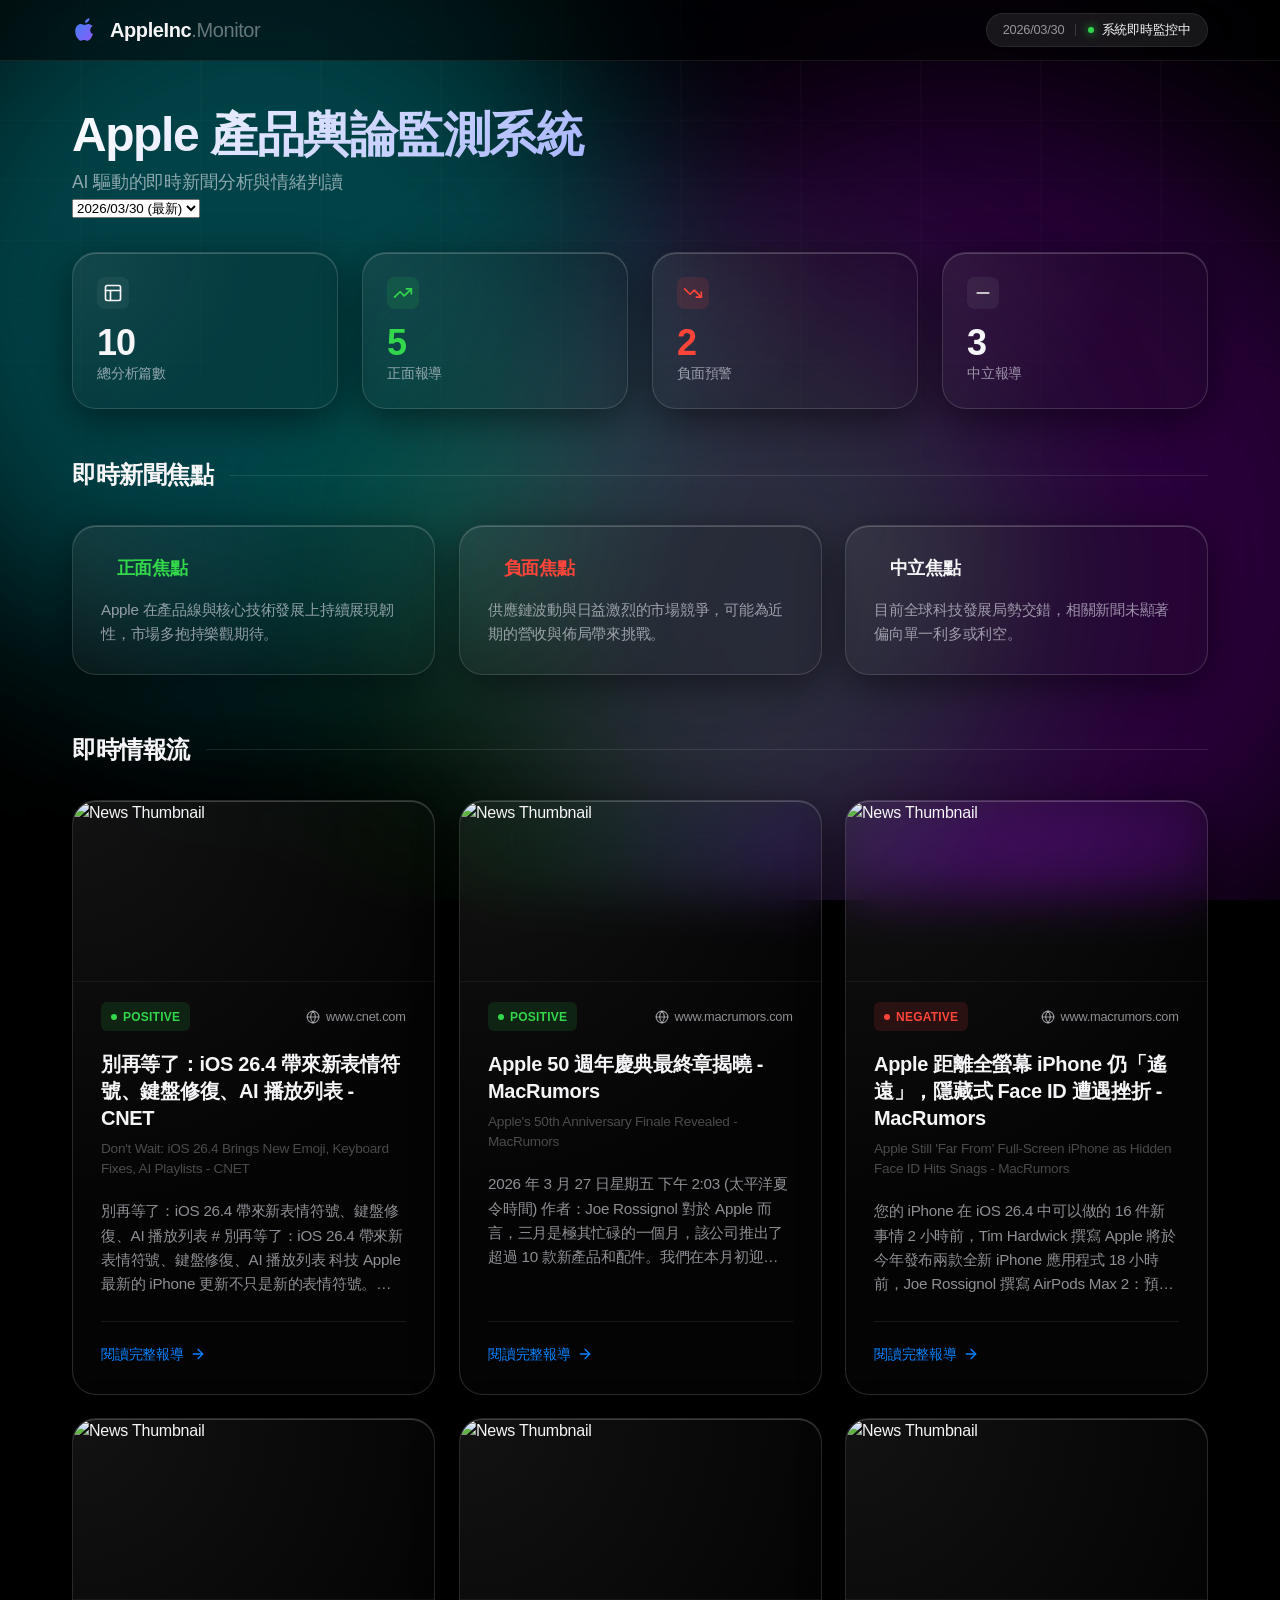
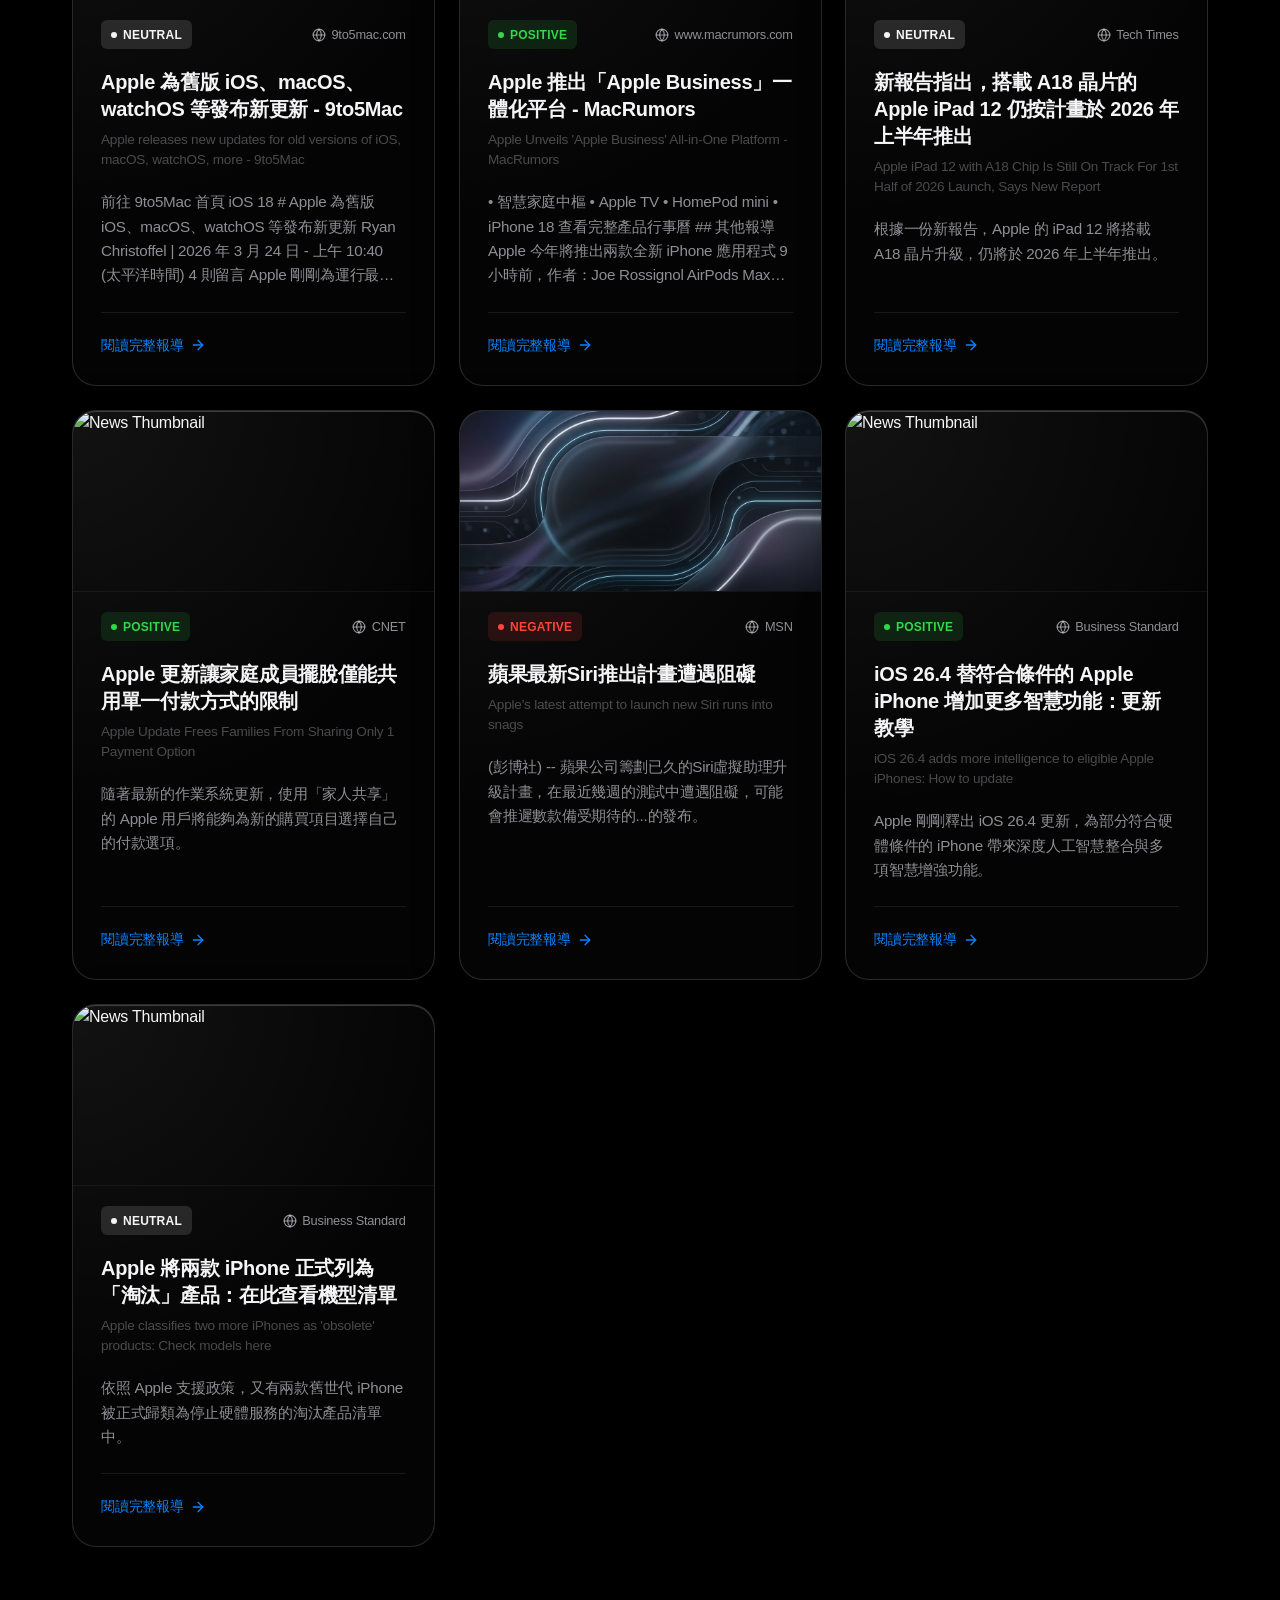
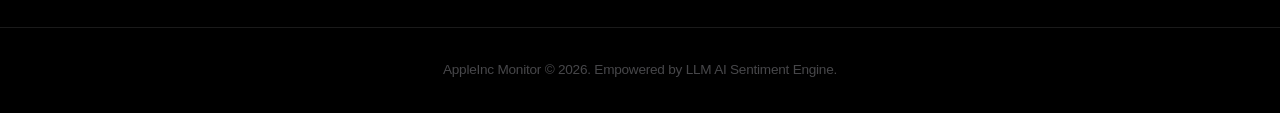
==== commit 882e432f: "feat: add multi-page historical dashboard navigation with Apple styled dropdown selector" ====
--- a/index.html
+++ b/index.html
@@ -51,9 +51,25 @@
     <main class="dashboard">
         <!-- Dashboard Header & KPI -->
         <header class="dashboard-header animate-fade-in">
-            <div class="header-titles">
-                <h2 class="page-title">Apple 產品輿論監測系統</h2>
-                <p class="page-subtitle">AI 驅動的即時新聞分析與情緒判讀</p>
+            <div class="header-top-row">
+                <div class="header-titles">
+                    <h2 class="page-title">Apple 產品輿論監測系統</h2>
+                    <p class="page-subtitle">AI 驅動的即時新聞分析與情緒判讀</p>
+                </div>
+                
+                
+                <div class="history-selector">
+                    <select onchange="window.location.href=this.value" class="glass-select">
+                        
+                        <option value="index.html" selected>2026/03/30 (最新)</option>
+                        
+                        <option value="2026-03-26.html" >2026/03/26</option>
+                        
+                        <option value="2026-03-23.html" >2026/03/23</option>
+                        
+                    </select>
+                </div>
+                
             </div>
             
             
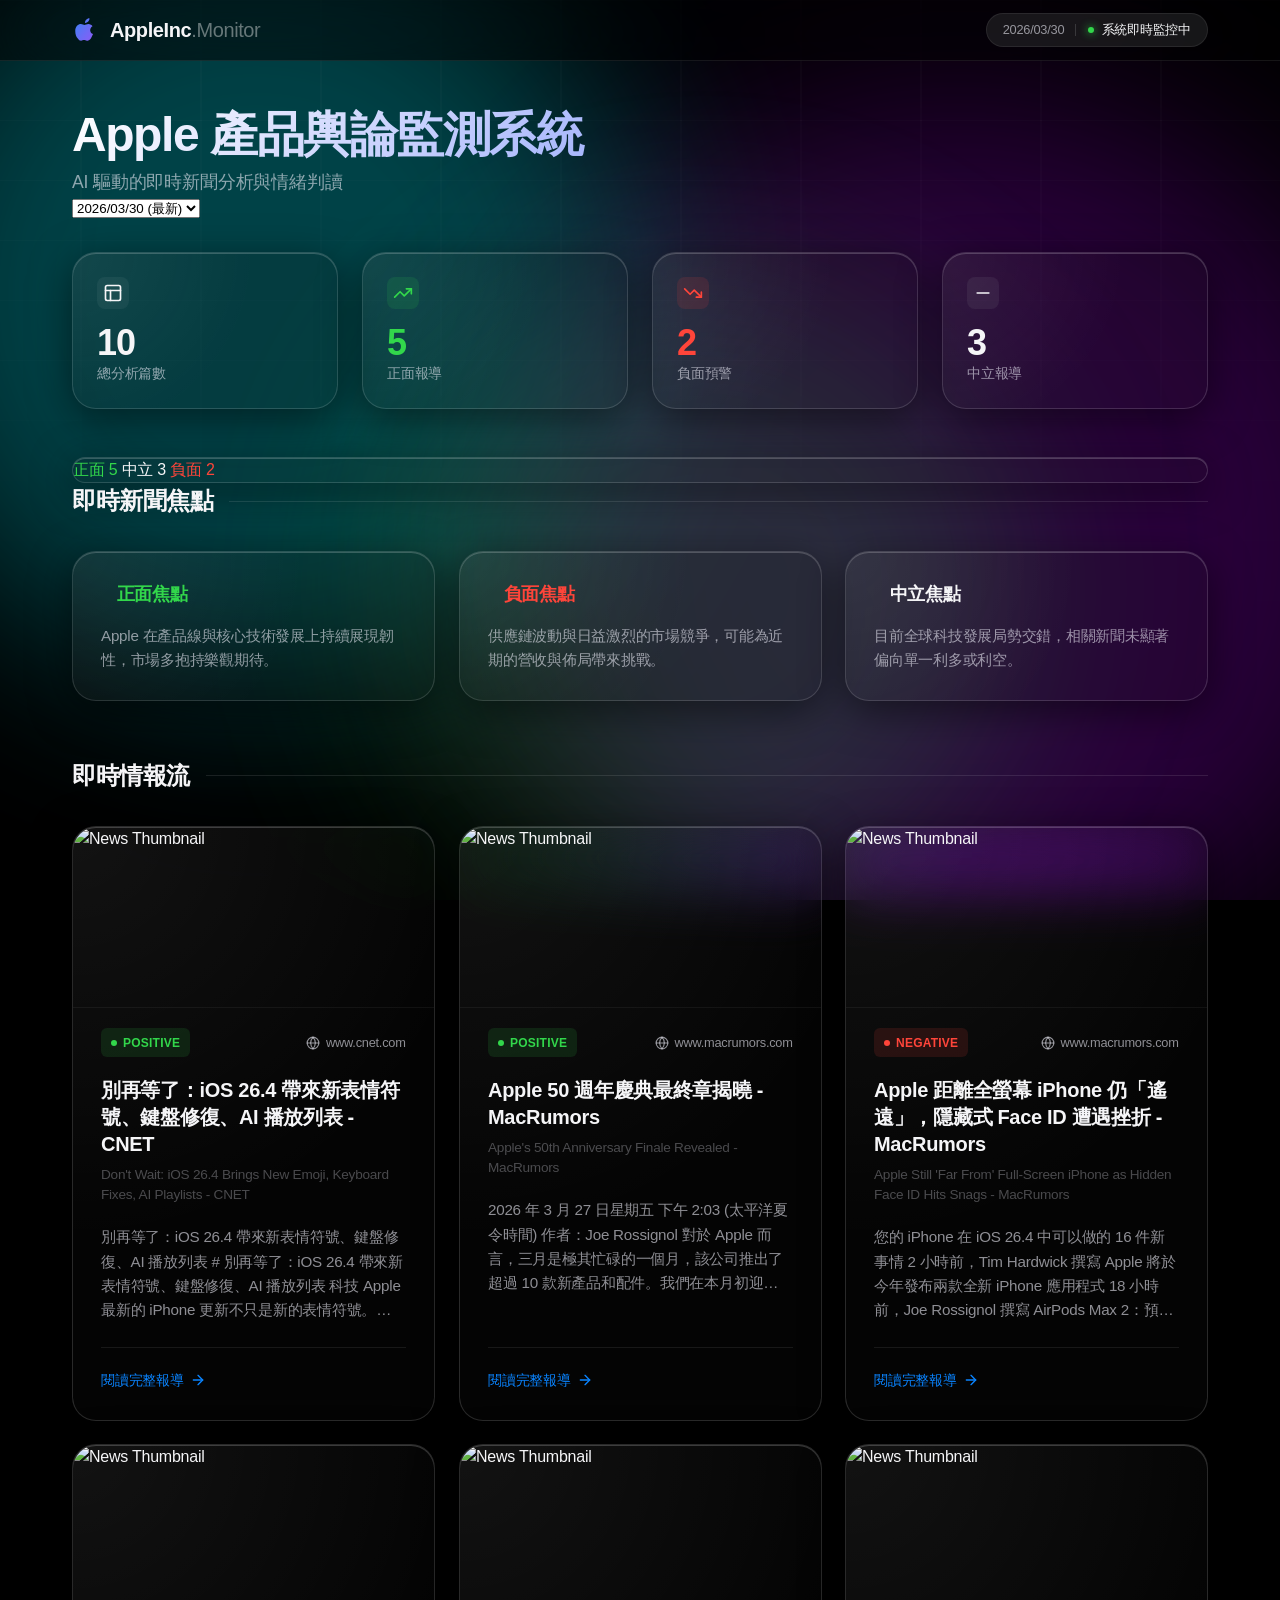
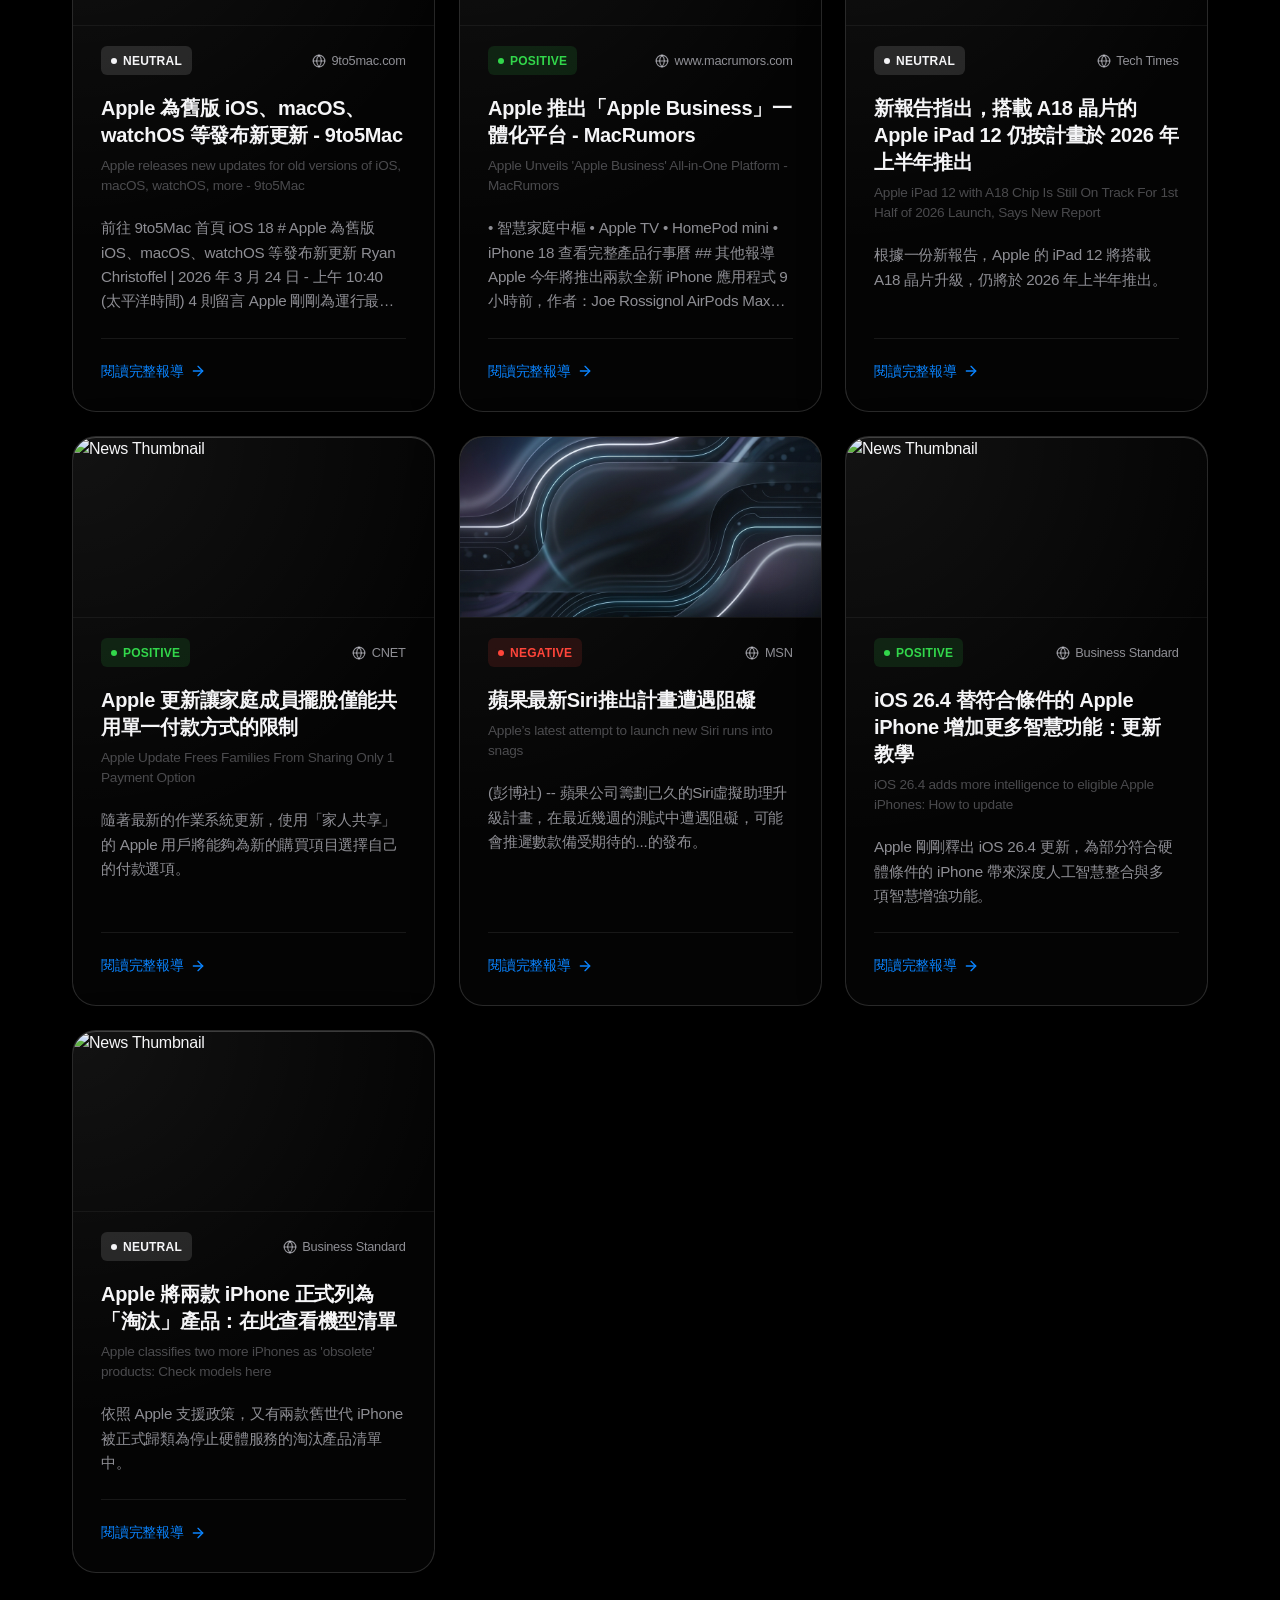
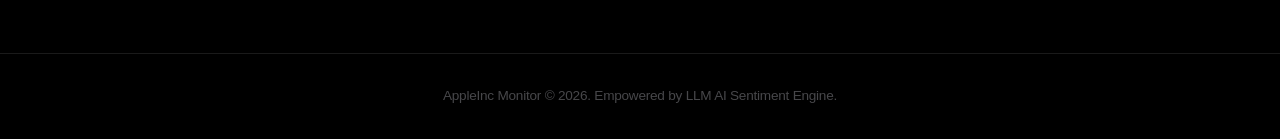
==== commit 7944e7a7: "feat: add horizontal sentiment distribution bar chart" ====
--- a/index.html
+++ b/index.html
@@ -118,6 +118,30 @@
             
         </header>
 
+        <!-- Sentiment Distribution Bar Chart -->
+        
+        <section class="sentiment-bar-section animate-fade-in" style="--delay: 0.3s">
+            <div class="sentiment-bar-container glass-panel">
+                <div class="sentiment-bar-labels">
+                    <span class="positive-text">正面 5</span>
+                    <span class="neutral-text">中立 3</span>
+                    <span class="negative-text">負面 2</span>
+                </div>
+                <div class="sentiment-stacked-bar">
+                    
+                    <div class="bar-segment bar-positive" style="width: 50.0%;"></div>
+                    
+                    
+                    <div class="bar-segment bar-neutral" style="width: 30.0%;"></div>
+                    
+                    
+                    <div class="bar-segment bar-negative" style="width: 20.0%;"></div>
+                    
+                </div>
+            </div>
+        </section>
+        
+
         <!-- News Focus Section -->
         
         <section class="focus-section animate-fade-in" style="--delay: 0.35s">
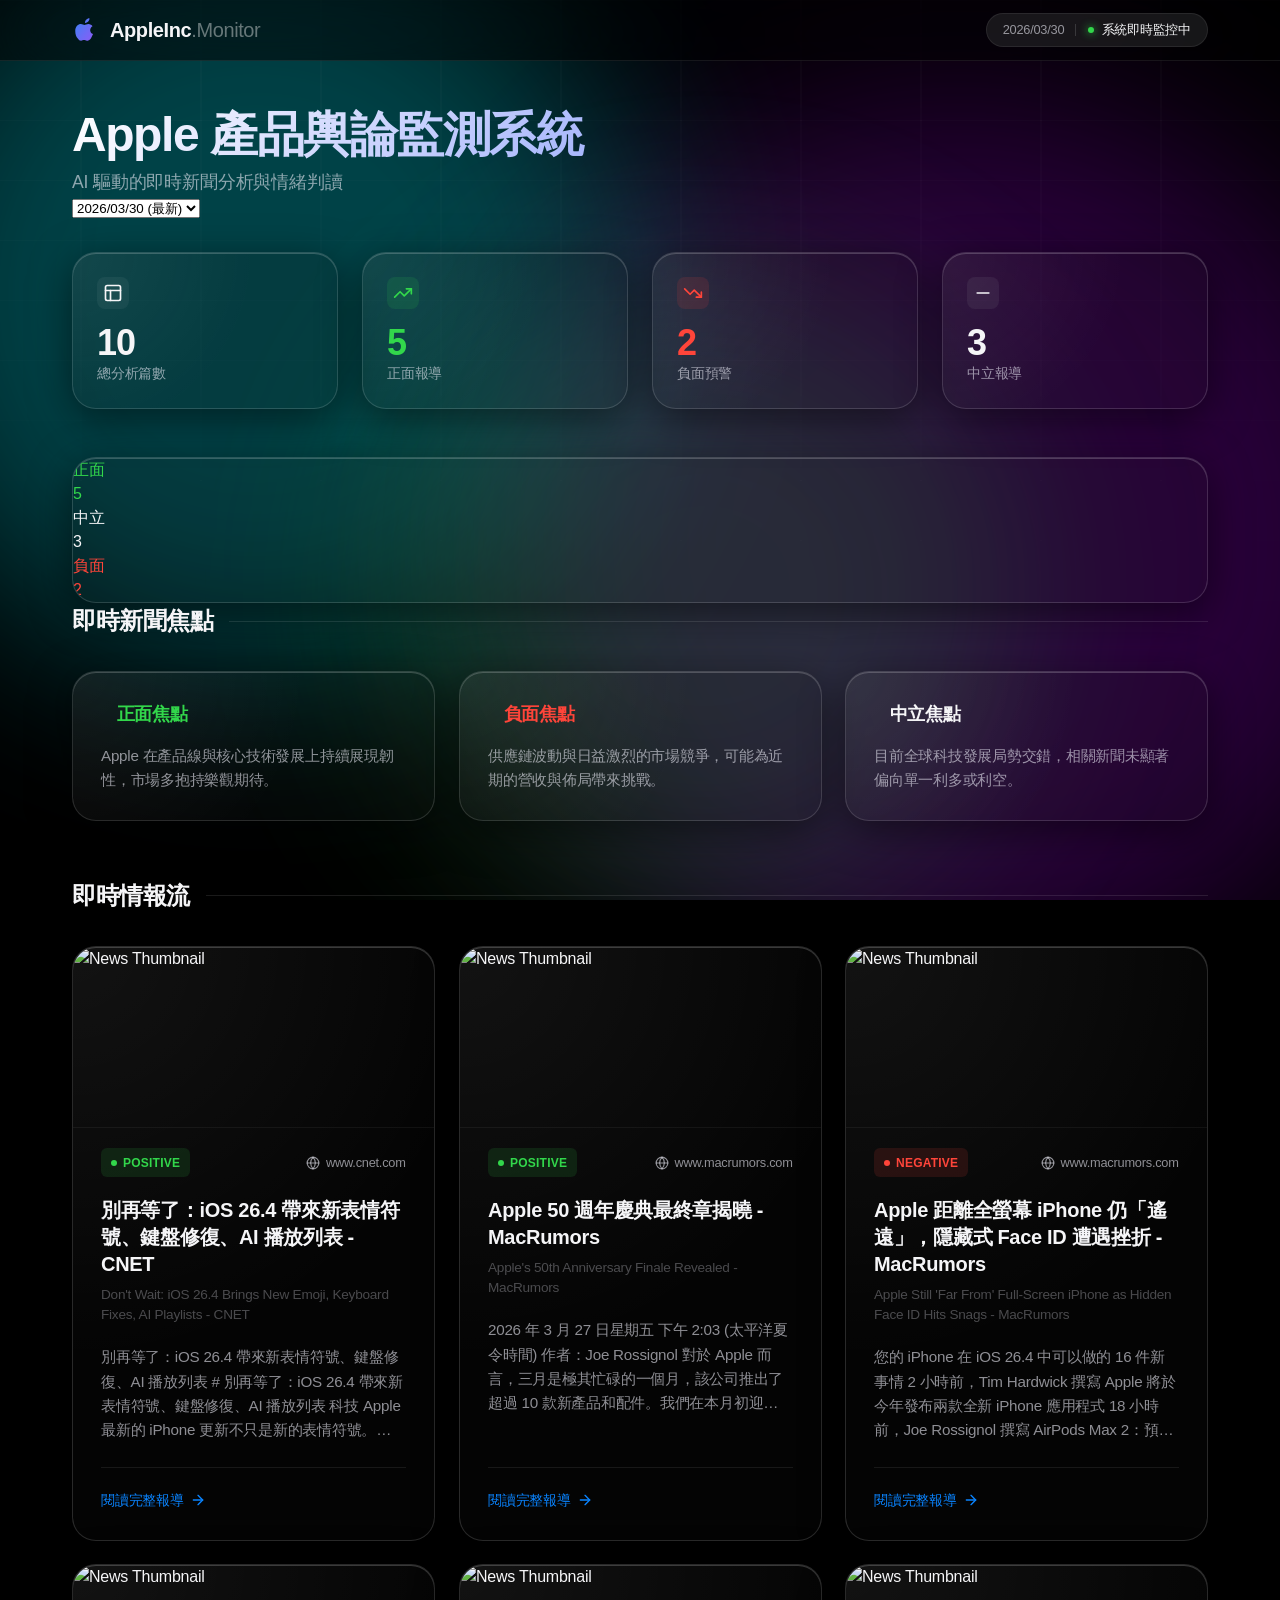
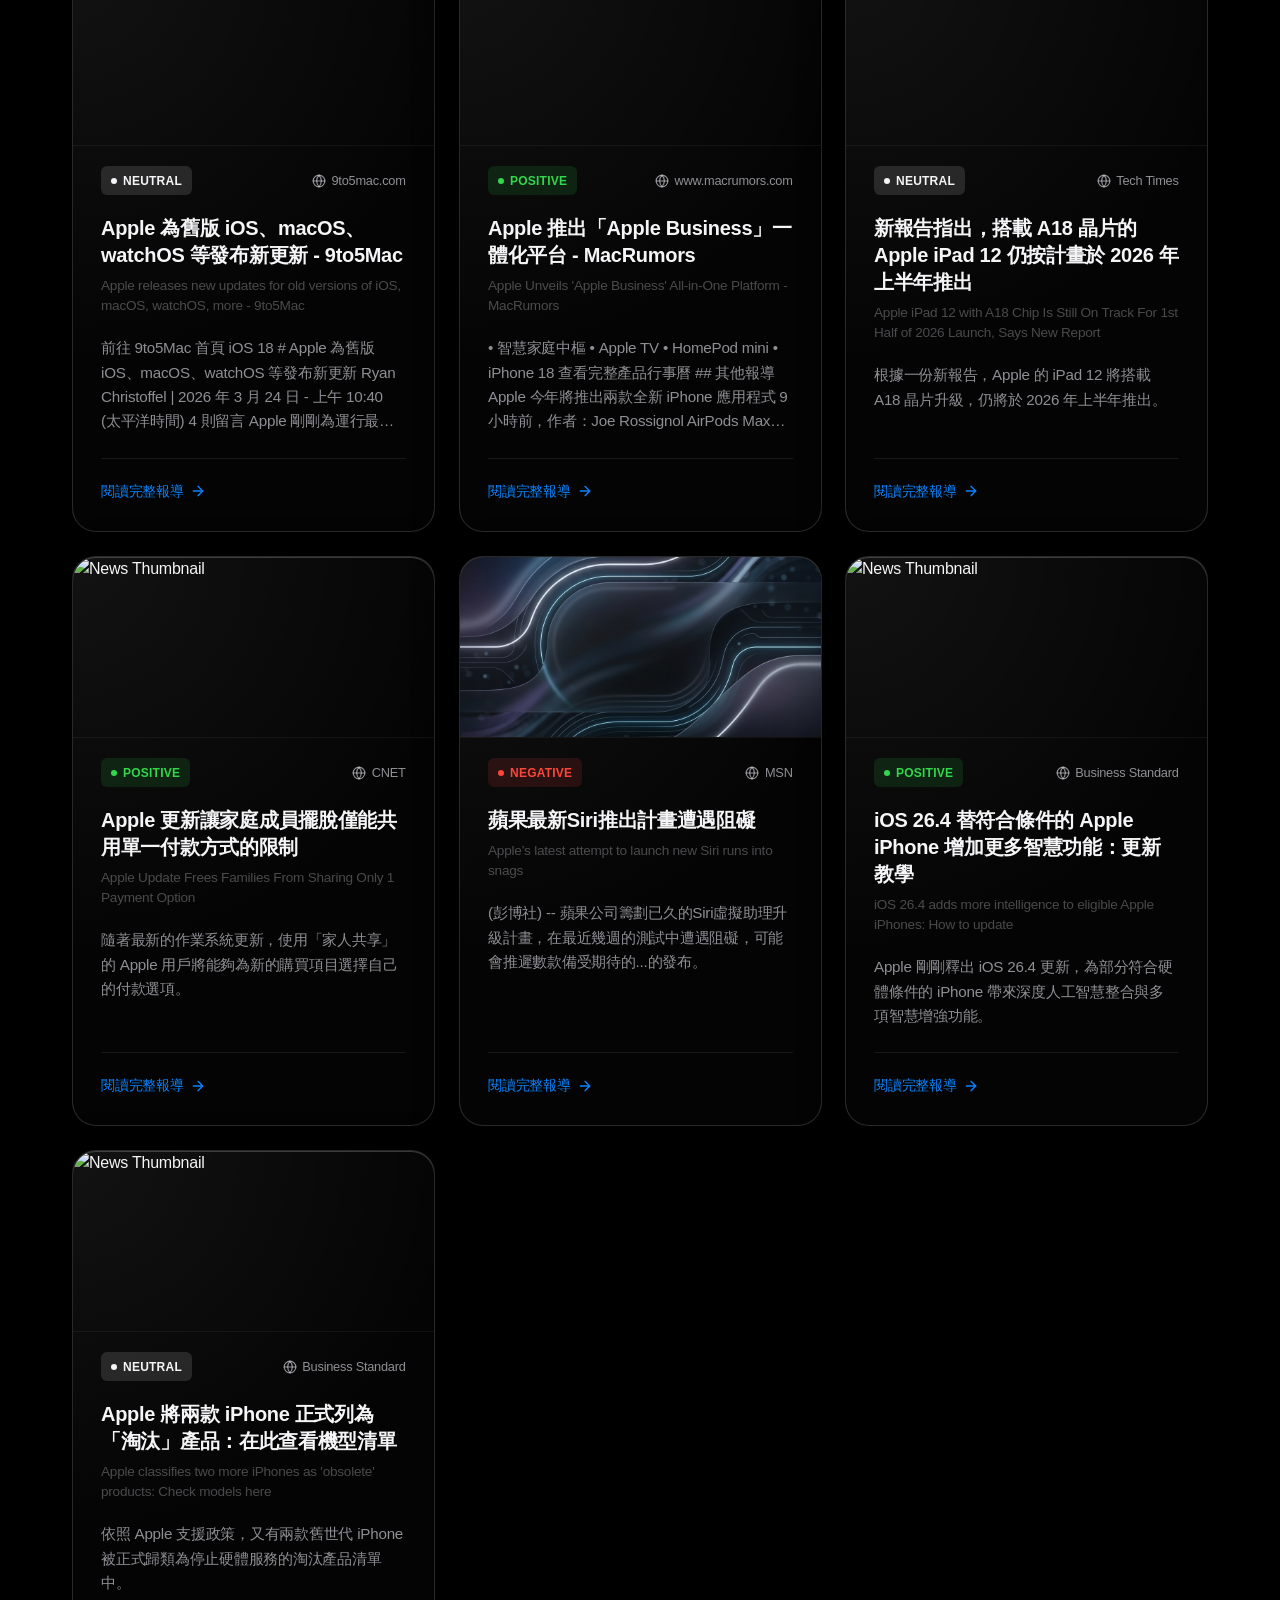
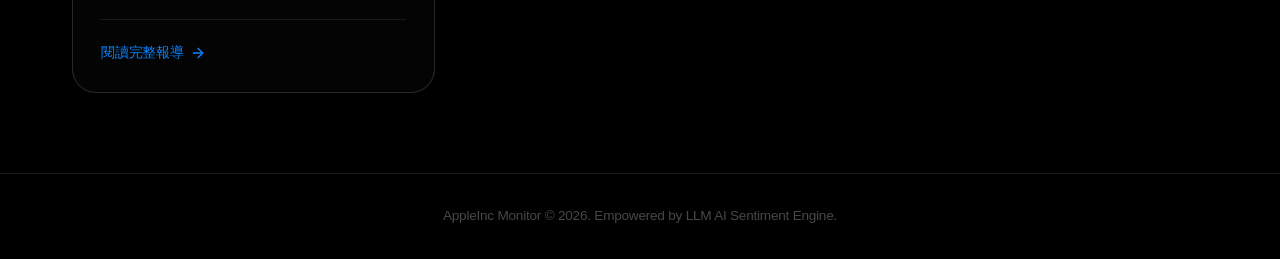
==== commit ae2514d3: "style: separate sentiment distribution into multi-row horizontal bars" ====
--- a/index.html
+++ b/index.html
@@ -122,21 +122,26 @@
         
         <section class="sentiment-bar-section animate-fade-in" style="--delay: 0.3s">
             <div class="sentiment-bar-container glass-panel">
-                <div class="sentiment-bar-labels">
-                    <span class="positive-text">正面 5</span>
-                    <span class="neutral-text">中立 3</span>
-                    <span class="negative-text">負面 2</span>
-                </div>
-                <div class="sentiment-stacked-bar">
-                    
-                    <div class="bar-segment bar-positive" style="width: 50.0%;"></div>
-                    
-                    
-                    <div class="bar-segment bar-neutral" style="width: 30.0%;"></div>
-                    
-                    
-                    <div class="bar-segment bar-negative" style="width: 20.0%;"></div>
-                    
+                <div class="sentiment-row">
+                    <div class="sentiment-label positive-text">正面</div>
+                    <div class="sentiment-track">
+                        <div class="sentiment-fill bar-positive" style="width: 50.0%;"></div>
+                    </div>
+                    <div class="sentiment-value positive-text">5</div>
+                </div>
+                <div class="sentiment-row">
+                    <div class="sentiment-label neutral-text">中立</div>
+                    <div class="sentiment-track">
+                        <div class="sentiment-fill bar-neutral" style="width: 30.0%;"></div>
+                    </div>
+                    <div class="sentiment-value neutral-text">3</div>
+                </div>
+                <div class="sentiment-row">
+                    <div class="sentiment-label negative-text">負面</div>
+                    <div class="sentiment-track">
+                        <div class="sentiment-fill bar-negative" style="width: 20.0%;"></div>
+                    </div>
+                    <div class="sentiment-value negative-text">2</div>
                 </div>
             </div>
         </section>
